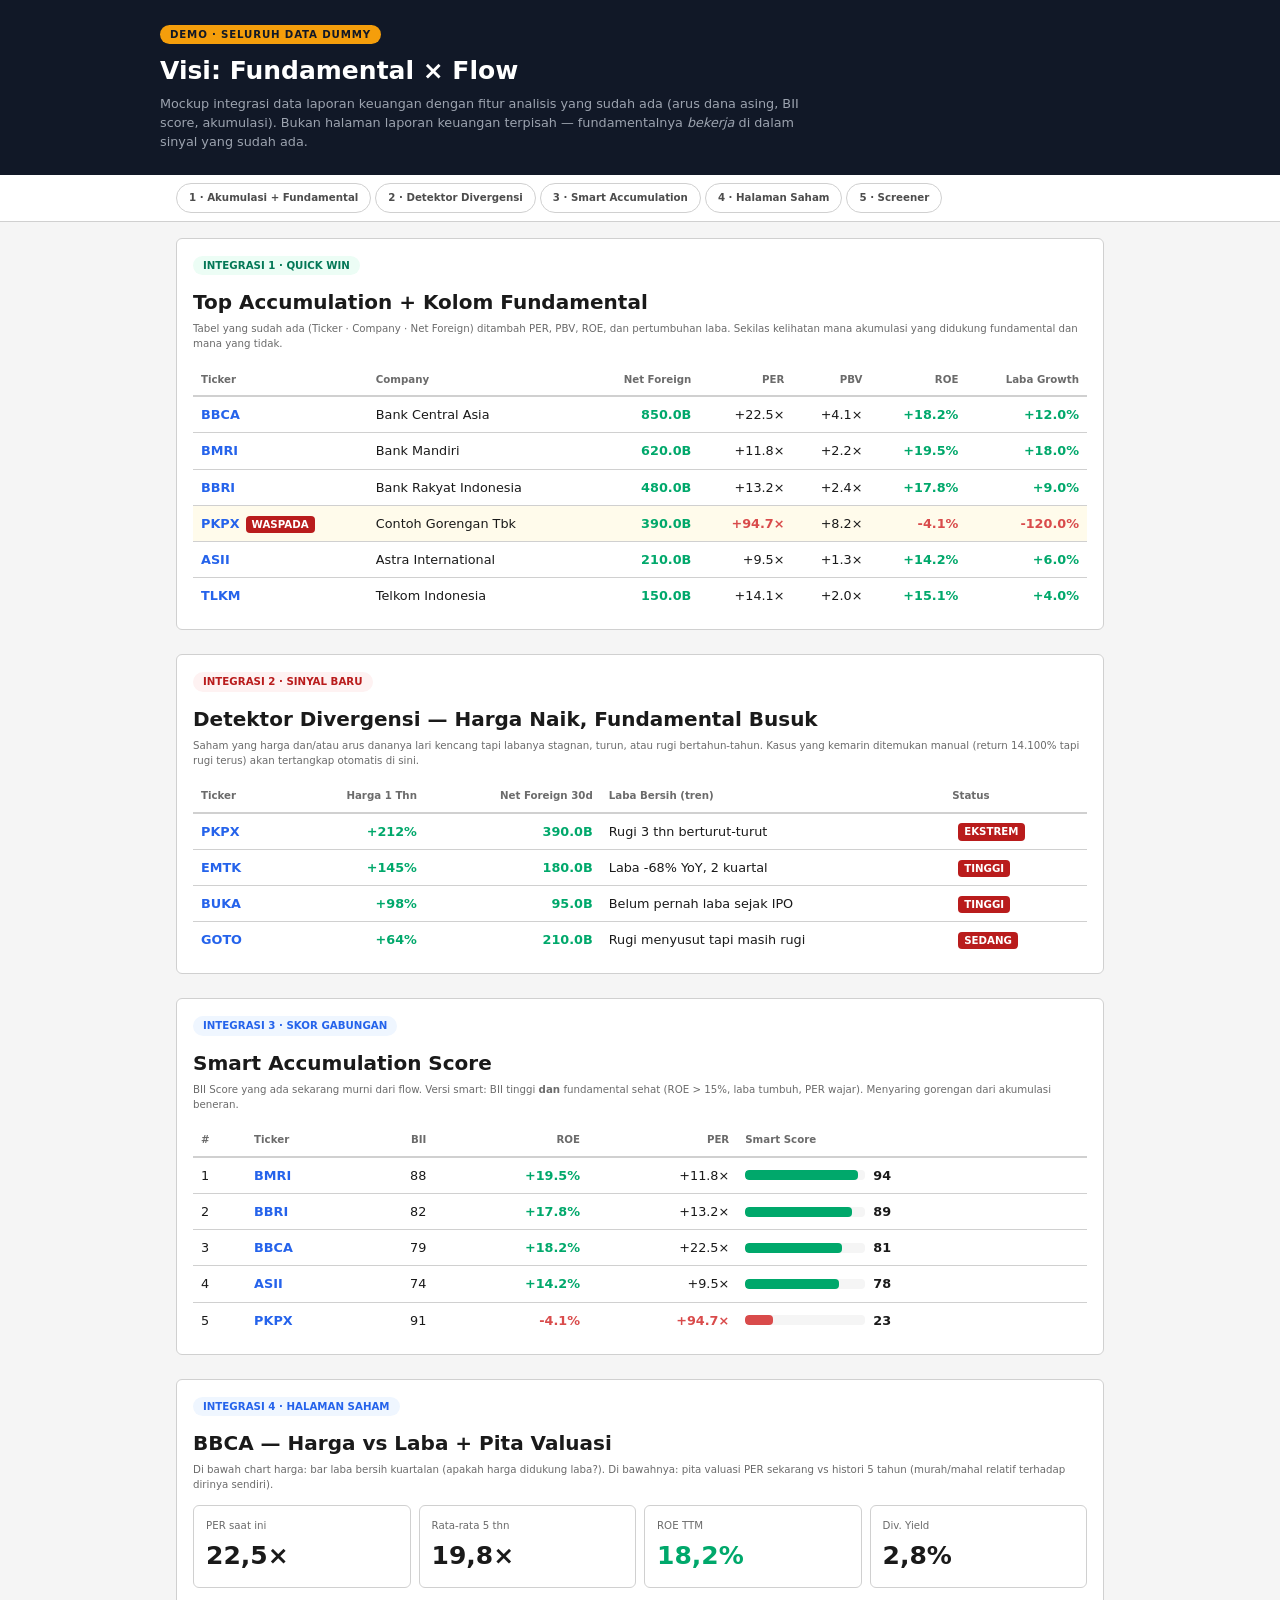
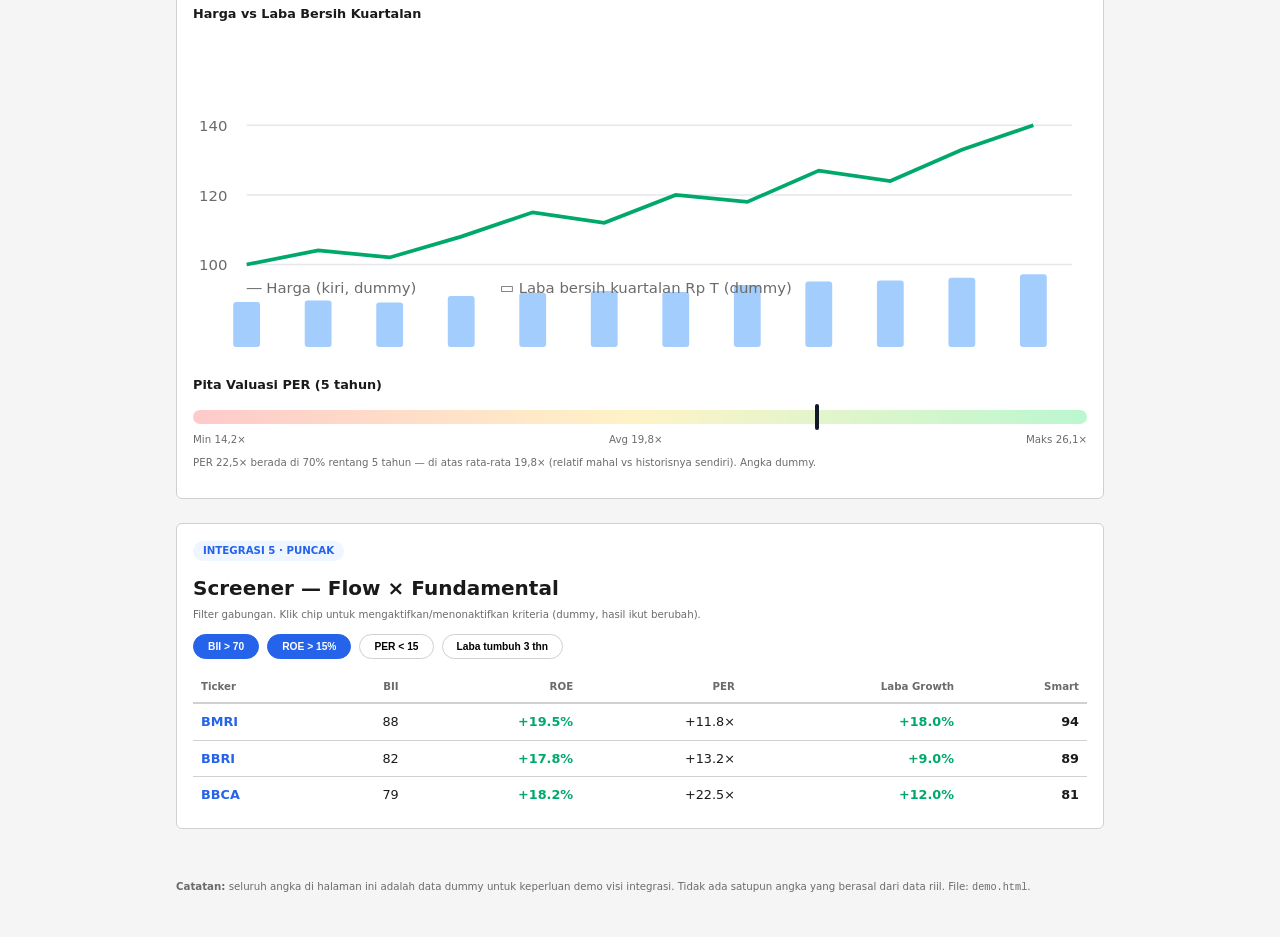
==== demo.html @ e5364601 "Tambah demo.html: mockup visi integrasi Fundamental x Flow (data dummy)" ====
<!DOCTYPE html>
<html lang="id">
<head>
<meta charset="utf-8">
<meta name="viewport" content="width=device-width, initial-scale=1">
<title>DEMO — Integrasi Fundamental × Flow</title>
<style>
  :root{
    --c-surface:#ffffff; --c-surface-2:#f5f5f5; --c-border:#d0d0d0;
    --c-text:#1a1a1a; --c-text-2:#4d4d4d; --c-text-3:#6b6b6b;
    --c-primary:#2563eb; --c-accent:#047857; --c-danger:#b91c1c;
    --buy:#00A86B; --sell:#D94B4B;
    --radius:6px; --text-xs:.64rem; --text-sm:.8rem; --text-md:1.25rem; --text-lg:1.563rem;
    --s-1:.25rem; --s-2:.5rem; --s-3:.75rem; --s-4:1rem; --s-5:1.5rem; --s-6:2rem;
  }
  *{box-sizing:border-box}
  body{margin:0;font-family:system-ui,-apple-system,"Segoe UI",Roboto,sans-serif;background:var(--c-surface-2);color:var(--c-text);font-size:var(--text-sm);line-height:1.5}
  header{background:#111827;color:#fff;padding:var(--s-5) var(--s-4);}
  header .wrap{max-width:960px;margin:0 auto}
  .badge{display:inline-block;background:#f59e0b;color:#111827;font-weight:800;font-size:var(--text-xs);padding:2px 10px;border-radius:20px;letter-spacing:.08em;margin-bottom:var(--s-2)}
  header h1{margin:0 0 var(--s-1);font-size:var(--text-lg)}
  header p{margin:0;color:#9ca3af;max-width:640px}
  nav{position:sticky;top:0;background:#fff;border-bottom:1px solid var(--c-border);z-index:10}
  nav .wrap{max-width:960px;margin:0 auto;display:flex;gap:var(--s-1);padding:var(--s-2) var(--s-4);overflow-x:auto}
  nav a{white-space:nowrap;text-decoration:none;color:var(--c-text-2);font-size:var(--text-xs);font-weight:600;padding:6px 12px;border-radius:16px;border:1px solid var(--c-border)}
  nav a:hover{border-color:var(--c-primary);color:var(--c-primary)}
  main{max-width:960px;margin:0 auto;padding:var(--s-4)}
  section{background:#fff;border:1px solid var(--c-border);border-radius:var(--radius);padding:var(--s-4);margin-bottom:var(--s-5)}
  section h2{margin:0 0 var(--s-1);font-size:var(--text-md)}
  section .desc{color:var(--c-text-3);font-size:var(--text-xs);margin:0 0 var(--s-3)}
  .tag{display:inline-block;font-size:var(--text-xs);font-weight:700;padding:2px 10px;border-radius:12px;margin-bottom:var(--s-3)}
  .tag.win{background:#ecfdf5;color:var(--c-accent)}
  .tag.warn{background:#fef2f2;color:var(--c-danger)}
  .tag.info{background:#eff6ff;color:var(--c-primary)}
  .tblwrap{overflow-x:auto}
  table{width:100%;border-collapse:collapse;font-size:var(--text-sm)}
  th{text-align:left;color:var(--c-text-3);font-weight:600;font-size:var(--text-xs);padding:8px;border-bottom:2px solid var(--c-border);white-space:nowrap}
  td{padding:8px;border-bottom:1px solid var(--c-border);white-space:nowrap}
  tr:last-child td{border-bottom:none}
  td.num,th.num{text-align:right}
  td.ticker{font-weight:700}
  td.ticker a{color:var(--c-primary);text-decoration:none}
  .pos{color:var(--buy);font-weight:700}
  .neg{color:var(--sell);font-weight:700}
  tr.flagged{background:#fffbeb}
  .flag{display:inline-block;background:var(--c-danger);color:#fff;font-size:var(--text-xs);font-weight:700;border-radius:4px;padding:1px 6px;margin-left:6px;vertical-align:middle}
  .scorebar{background:var(--c-surface-2);border-radius:4px;height:10px;min-width:120px;overflow:hidden}
  .scorebar i{display:block;height:100%;border-radius:4px}
  .grid2{display:grid;grid-template-columns:1fr 1fr;gap:var(--s-4)}
  @media(max-width:640px){.grid2{grid-template-columns:1fr}}
  .kpi{display:flex;gap:var(--s-2);flex-wrap:wrap;margin-bottom:var(--s-4)}
  .kpi .card{flex:1 1 140px;min-width:140px;padding:var(--s-3);background:var(--c-surface);border:1px solid var(--c-border);border-radius:var(--radius)}
  .kpi .lbl{font-size:var(--text-xs);color:var(--c-text-3);margin-bottom:var(--s-1)}
  .kpi .val{font-size:var(--text-lg);font-weight:700}
  .chips{display:flex;gap:var(--s-2);flex-wrap:wrap;margin-bottom:var(--s-3)}
  .chip{border:1px solid var(--c-border);background:#fff;border-radius:16px;padding:6px 14px;font-size:var(--text-xs);font-weight:600;cursor:pointer}
  .chip.on{background:var(--c-primary);border-color:var(--c-primary);color:#fff}
  .band{position:relative;height:14px;background:linear-gradient(90deg,#fecaca,#fef3c7,#bbf7d0);border-radius:7px;margin:var(--s-4) 0 var(--s-2)}
  .band .mark{position:absolute;top:-6px;width:4px;height:26px;background:#111827;border-radius:2px;transform:translateX(-2px)}
  .bandlbl{display:flex;justify-content:space-between;font-size:var(--text-xs);color:var(--c-text-3)}
  footer{max-width:960px;margin:0 auto;padding:0 var(--s-4) var(--s-6);color:var(--c-text-3);font-size:var(--text-xs)}
  svg.chart{width:100%;height:auto;display:block}
</style>
</head>
<body>

<header>
  <div class="wrap">
    <span class="badge">DEMO · SELURUH DATA DUMMY</span>
    <h1>Visi: Fundamental × Flow</h1>
    <p>Mockup integrasi data laporan keuangan dengan fitur analisis yang sudah ada (arus dana asing, BII score, akumulasi). Bukan halaman laporan keuangan terpisah — fundamentalnya <em>bekerja</em> di dalam sinyal yang sudah ada.</p>
  </div>
</header>

<nav><div class="wrap">
  <a href="#akumulasi">1 · Akumulasi + Fundamental</a>
  <a href="#divergensi">2 · Detektor Divergensi</a>
  <a href="#smart">3 · Smart Accumulation</a>
  <a href="#saham">4 · Halaman Saham</a>
  <a href="#screener">5 · Screener</a>
</div></nav>

<main>

<!-- ═══════════ 1 ═══════════ -->
<section id="akumulasi">
  <span class="tag win">INTEGRASI 1 · QUICK WIN</span>
  <h2>Top Accumulation + Kolom Fundamental</h2>
  <p class="desc">Tabel yang sudah ada (Ticker · Company · Net Foreign) ditambah PER, PBV, ROE, dan pertumbuhan laba. Sekilas kelihatan mana akumulasi yang didukung fundamental dan mana yang tidak.</p>
  <div class="tblwrap"><table>
    <thead><tr><th>Ticker</th><th>Company</th><th class="num">Net Foreign</th><th class="num">PER</th><th class="num">PBV</th><th class="num">ROE</th><th class="num">Laba Growth</th></tr></thead>
    <tbody id="tbl-acc"></tbody>
  </table></div>
</section>

<!-- ═══════════ 2 ═══════════ -->
<section id="divergensi">
  <span class="tag warn">INTEGRASI 2 · SINYAL BARU</span>
  <h2>Detektor Divergensi — Harga Naik, Fundamental Busuk</h2>
  <p class="desc">Saham yang harga dan/atau arus dananya lari kencang tapi labanya stagnan, turun, atau rugi bertahun-tahun. Kasus yang kemarin ditemukan manual (return 14.100% tapi rugi terus) akan tertangkap otomatis di sini.</p>
  <div class="tblwrap"><table>
    <thead><tr><th>Ticker</th><th class="num">Harga 1 Thn</th><th class="num">Net Foreign 30d</th><th>Laba Bersih (tren)</th><th>Status</th></tr></thead>
    <tbody id="tbl-div"></tbody>
  </table></div>
</section>

<!-- ═══════════ 3 ═══════════ -->
<section id="smart">
  <span class="tag info">INTEGRASI 3 · SKOR GABUNGAN</span>
  <h2>Smart Accumulation Score</h2>
  <p class="desc">BII Score yang ada sekarang murni dari flow. Versi smart: BII tinggi <b>dan</b> fundamental sehat (ROE &gt; 15%, laba tumbuh, PER wajar). Menyaring gorengan dari akumulasi beneran.</p>
  <div class="tblwrap"><table>
    <thead><tr><th>#</th><th>Ticker</th><th class="num">BII</th><th class="num">ROE</th><th class="num">PER</th><th>Smart Score</th></tr></thead>
    <tbody id="tbl-smart"></tbody>
  </table></div>
</section>

<!-- ═══════════ 4 ═══════════ -->
<section id="saham">
  <span class="tag info">INTEGRASI 4 · HALAMAN SAHAM</span>
  <h2>BBCA — Harga vs Laba + Pita Valuasi</h2>
  <p class="desc">Di bawah chart harga: bar laba bersih kuartalan (apakah harga didukung laba?). Di bawahnya: pita valuasi PER sekarang vs histori 5 tahun (murah/mahal relatif terhadap dirinya sendiri).</p>
  <div class="kpi">
    <div class="card"><div class="lbl">PER saat ini</div><div class="val">22,5×</div></div>
    <div class="card"><div class="lbl">Rata-rata 5 thn</div><div class="val">19,8×</div></div>
    <div class="card"><div class="lbl">ROE TTM</div><div class="val" style="color:var(--buy)">18,2%</div></div>
    <div class="card"><div class="lbl">Div. Yield</div><div class="val">2,8%</div></div>
  </div>
  <h3 style="font-size:var(--text-sm);margin:0 0 var(--s-2)">Harga vs Laba Bersih Kuartalan</h3>
  <svg class="chart" id="chart-price" viewBox="0 0 600 220"></svg>
  <h3 style="font-size:var(--text-sm);margin:var(--s-4) 0 var(--s-2)">Pita Valuasi PER (5 tahun)</h3>
  <div class="band"><div class="mark" id="per-mark"></div></div>
  <div class="bandlbl"><span>Min 14,2×</span><span>Avg 19,8×</span><span>Maks 26,1×</span></div>
  <p class="desc" id="per-note" style="margin-top:var(--s-2)"></p>
</section>

<!-- ═══════════ 5 ═══════════ -->
<section id="screener">
  <span class="tag info">INTEGRASI 5 · PUNCAK</span>
  <h2>Screener — Flow × Fundamental</h2>
  <p class="desc">Filter gabungan. Klik chip untuk mengaktifkan/menonaktifkan kriteria (dummy, hasil ikut berubah).</p>
  <div class="chips" id="chips"></div>
  <div class="tblwrap"><table>
    <thead><tr><th>Ticker</th><th class="num">BII</th><th class="num">ROE</th><th class="num">PER</th><th class="num">Laba Growth</th><th class="num">Smart</th></tr></thead>
    <tbody id="tbl-screen"></tbody>
  </table></div>
</section>

</main>

<footer>
  <p><b>Catatan:</b> seluruh angka di halaman ini adalah data dummy untuk keperluan demo visi integrasi. Tidak ada satupun angka yang berasal dari data riil. File: <code>demo.html</code>.</p>
</footer>

<script>
/* ═══ DATA DUMMY ═══ */
const ACC = [
  {t:'BBCA', c:'Bank Central Asia',    nf: 850e9,  per:22.5, pbv:4.1, roe:18.2, g: 12},
  {t:'BMRI', c:'Bank Mandiri',         nf: 620e9,  per:11.8, pbv:2.2, roe:19.5, g: 18},
  {t:'BBRI', c:'Bank Rakyat Indonesia',nf: 480e9,  per:13.2, pbv:2.4, roe:17.8, g:  9},
  {t:'PKPX', c:'Contoh Gorengan Tbk',  nf: 390e9,  per:94.7, pbv:8.2, roe:-4.1, g:-120, flag:true},
  {t:'ASII', c:'Astra International',   nf: 210e9,  per: 9.5, pbv:1.3, roe:14.2, g:  6},
  {t:'TLKM', c:'Telkom Indonesia',     nf: 150e9,  per:14.1, pbv:2.0, roe:15.1, g:  4},
];
const DIV = [
  {t:'PKPX', c:'Contoh Gorengan Tbk', hp: 212, nf: 390e9, trend:'Rugi 3 thn berturut-turut', lvl:'EKSTREM'},
  {t:'EMTK', c:'Elang Mahkota Teknologi', hp: 145, nf: 180e9, trend:'Laba -68% YoY, 2 kuartal', lvl:'TINGGI'},
  {t:'BUKA', c:'Bukalapak.com', hp: 98, nf: 95e9, trend:'Belum pernah laba sejak IPO', lvl:'TINGGI'},
  {t:'GOTO', c:'GoTo Gojek Tokopedia', hp: 64, nf: 210e9, trend:'Rugi menyusut tapi masih rugi', lvl:'SEDANG'},
];
const SMART = [
  {t:'BMRI', bii:88, roe:19.5, per:11.8, s:94},
  {t:'BBRI', bii:82, roe:17.8, per:13.2, s:89},
  {t:'BBCA', bii:79, roe:18.2, per:22.5, s:81},
  {t:'ASII', bii:74, roe:14.2, per: 9.5, s:78},
  {t:'PKPX', bii:91, roe:-4.1, per:94.7, s:23},
];
const UNIVERSE = [
  {t:'BMRI', bii:88, roe:19.5, per:11.8, g:18, s:94},
  {t:'BBRI', bii:82, roe:17.8, per:13.2, g: 9, s:89},
  {t:'BBCA', bii:79, roe:18.2, per:22.5, g:12, s:81},
  {t:'ASII', bii:74, roe:14.2, per: 9.5, g: 6, s:78},
  {t:'TLKM', bii:68, roe:15.1, per:14.1, g: 4, s:71},
  {t:'INDF', bii:71, roe:12.8, per: 8.2, g: 7, s:69},
  {t:'SMGR', bii:64, roe: 9.4, per:16.3, g: 3, s:58},
  {t:'PKPX', bii:91, roe:-4.1, per:94.7, g:-120, s:23},
];
const FILTERS = [
  {id:'bii',  label:'BII > 70',        on:true,  fn:r=>r.bii>70},
  {id:'roe',  label:'ROE > 15%',       on:true,  fn:r=>r.roe>15},
  {id:'per',  label:'PER < 15',        on:false, fn:r=>r.per<15},
  {id:'grow', label:'Laba tumbuh 3 thn', on:false, fn:r=>r.g>0},
];

/* ═══ HELPERS ═══ */
const $ = id => document.getElementById(id);
function fmtS(v){
  const n=Number(v), s=n<0?'-':'', a=Math.abs(n);
  if(a>=1e12) return s+(a/1e12).toFixed(1)+'T';
  if(a>=1e9)  return s+(a/1e9).toFixed(1)+'B';
  if(a>=1e6)  return s+(a/1e6).toFixed(1)+'M';
  return s+a.toFixed(0);
}
const cls = v => v>0?'pos':(v<0?'neg':'');
const f1 = v => (v>0?'+':'')+v.toFixed(1);

/* ═══ 1 · AKUMULASI ═══ */
$('tbl-acc').innerHTML = ACC.map(r=>`<tr${r.flag?' class="flagged"':''}>
  <td class="ticker"><a href="#">${r.t}</a>${r.flag?'<span class="flag">WASPADA</span>':''}</td>
  <td>${r.c}</td><td class="num pos">${fmtS(r.nf)}</td>
  <td class="num ${r.per>40?'neg':''}">${f1(r.per)}×</td>
  <td class="num">${f1(r.pbv)}×</td>
  <td class="num ${cls(r.roe)}">${f1(r.roe)}%</td>
  <td class="num ${cls(r.g)}">${f1(r.g)}%</td></tr>`).join('');

/* ═══ 2 · DIVERGENSI ═══ */
$('tbl-div').innerHTML = DIV.map(r=>`<tr>
  <td class="ticker"><a href="#">${r.t}</a></td>
  <td class="num pos">+${r.hp}%</td><td class="num pos">${fmtS(r.nf)}</td>
  <td style="white-space:normal;min-width:180px">${r.trend}</td>
  <td><span class="flag">${r.lvl}</span></td></tr>`).join('');

/* ═══ 3 · SMART ═══ */
$('tbl-smart').innerHTML = SMART.map((r,i)=>{
  const col = r.s>=75?'var(--buy)':(r.s>=50?'#d97706':'var(--sell)');
  return `<tr><td>${i+1}</td><td class="ticker"><a href="#">${r.t}</a></td>
  <td class="num">${r.bii}</td><td class="num ${cls(r.roe)}">${f1(r.roe)}%</td>
  <td class="num ${r.per>40?'neg':''}">${f1(r.per)}×</td>
  <td><div style="display:flex;align-items:center;gap:8px"><div class="scorebar"><i style="width:${r.s}%;background:${col}"></i></div><b>${r.s}</b></div></td></tr>`;
}).join('');

/* ═══ 4 · CHART HARGA vs LABA (SVG) ═══ */
(function(){
  const W=600,H=220,P=36;
  const price=[100,104,102,108,115,112,120,118,127,124,133,140];      // dummy
  const earn =[ 8.1, 8.4, 8.0, 9.2, 9.8,10.1, 9.9,11.2,11.8,12.0,12.5,13.1]; // Rp T dummy
  const x=i=>P+i*(W-2*P)/(price.length-1);
  const yp=v=>{const mn=90,mx=150;return H-40-(v-mn)/(mx-mn)*(H-80);};
  const pts=price.map((v,i)=>x(i).toFixed(1)+','+yp(v).toFixed(1)).join(' ');
  // bar laba: area bawah
  const ye=v=>H-8-(v/14)*52;
  const bars=earn.map((v,i)=>`<rect x="${(x(i)-9).toFixed(1)}" y="${ye(v).toFixed(1)}" width="18" height="${(H-8-ye(v)).toFixed(1)}" rx="2" fill="#93c5fd" opacity="0.85"><title>Laba Q: Rp ${v}T (dummy)</title></rect>`).join('');
  const grid=[100,120,140].map(v=>`<line x1="${P}" y1="${yp(v)}" x2="${W-10}" y2="${yp(v)}" stroke="#e5e7eb"/><text x="4" y="${yp(v)+4}" font-size="10" fill="#6b6b6b">${v}</text>`).join('');
  $('chart-price').innerHTML = grid+`<polyline points="${pts}" fill="none" stroke="#00A86B" stroke-width="2.5"/>`+bars+
    `<text x="${P}" y="${H-44}" font-size="10" fill="#6b6b6b">― Harga (kiri, dummy)</text><text x="${P+170}" y="${H-44}" font-size="10" fill="#6b6b6b">▭ Laba bersih kuartalan Rp T (dummy)</text>`;
  // pita valuasi: PER 22.5 pada rentang 14.2–26.1
  const pos=(22.5-14.2)/(26.1-14.2)*100;
  $('per-mark').style.left=pos+'%';
  $('per-note').textContent='PER 22,5× berada di '+pos.toFixed(0)+'% rentang 5 tahun — di atas rata-rata 19,8× (relatif mahal vs historisnya sendiri). Angka dummy.';
})();

/* ═══ 5 · SCREENER ═══ */
function renderChips(){
  $('chips').innerHTML = FILTERS.map(f=>`<button class="chip${f.on?' on':''}" data-id="${f.id}">${f.label}</button>`).join('');
  document.querySelectorAll('#chips .chip').forEach(b=>b.onclick=()=>{
    const f=FILTERS.find(x=>x.id===b.dataset.id); f.on=!f.on; renderChips(); renderScreen();
  });
}
function renderScreen(){
  const on=FILTERS.filter(f=>f.on);
  const rows=UNIVERSE.filter(r=>on.every(f=>f.fn(r)));
  $('tbl-screen').innerHTML = rows.length ? rows.map(r=>`<tr>
    <td class="ticker"><a href="#">${r.t}</a></td><td class="num">${r.bii}</td>
    <td class="num ${cls(r.roe)}">${f1(r.roe)}%</td><td class="num">${f1(r.per)}×</td>
    <td class="num ${cls(r.g)}">${f1(r.g)}%</td><td class="num"><b>${r.s}</b></td></tr>`).join('')
    : `<tr><td colspan="6" style="text-align:center;color:var(--c-text-3)">Tidak ada yang lolos filter</td></tr>`;
}
renderChips(); renderScreen();
</script>
</body>
</html>
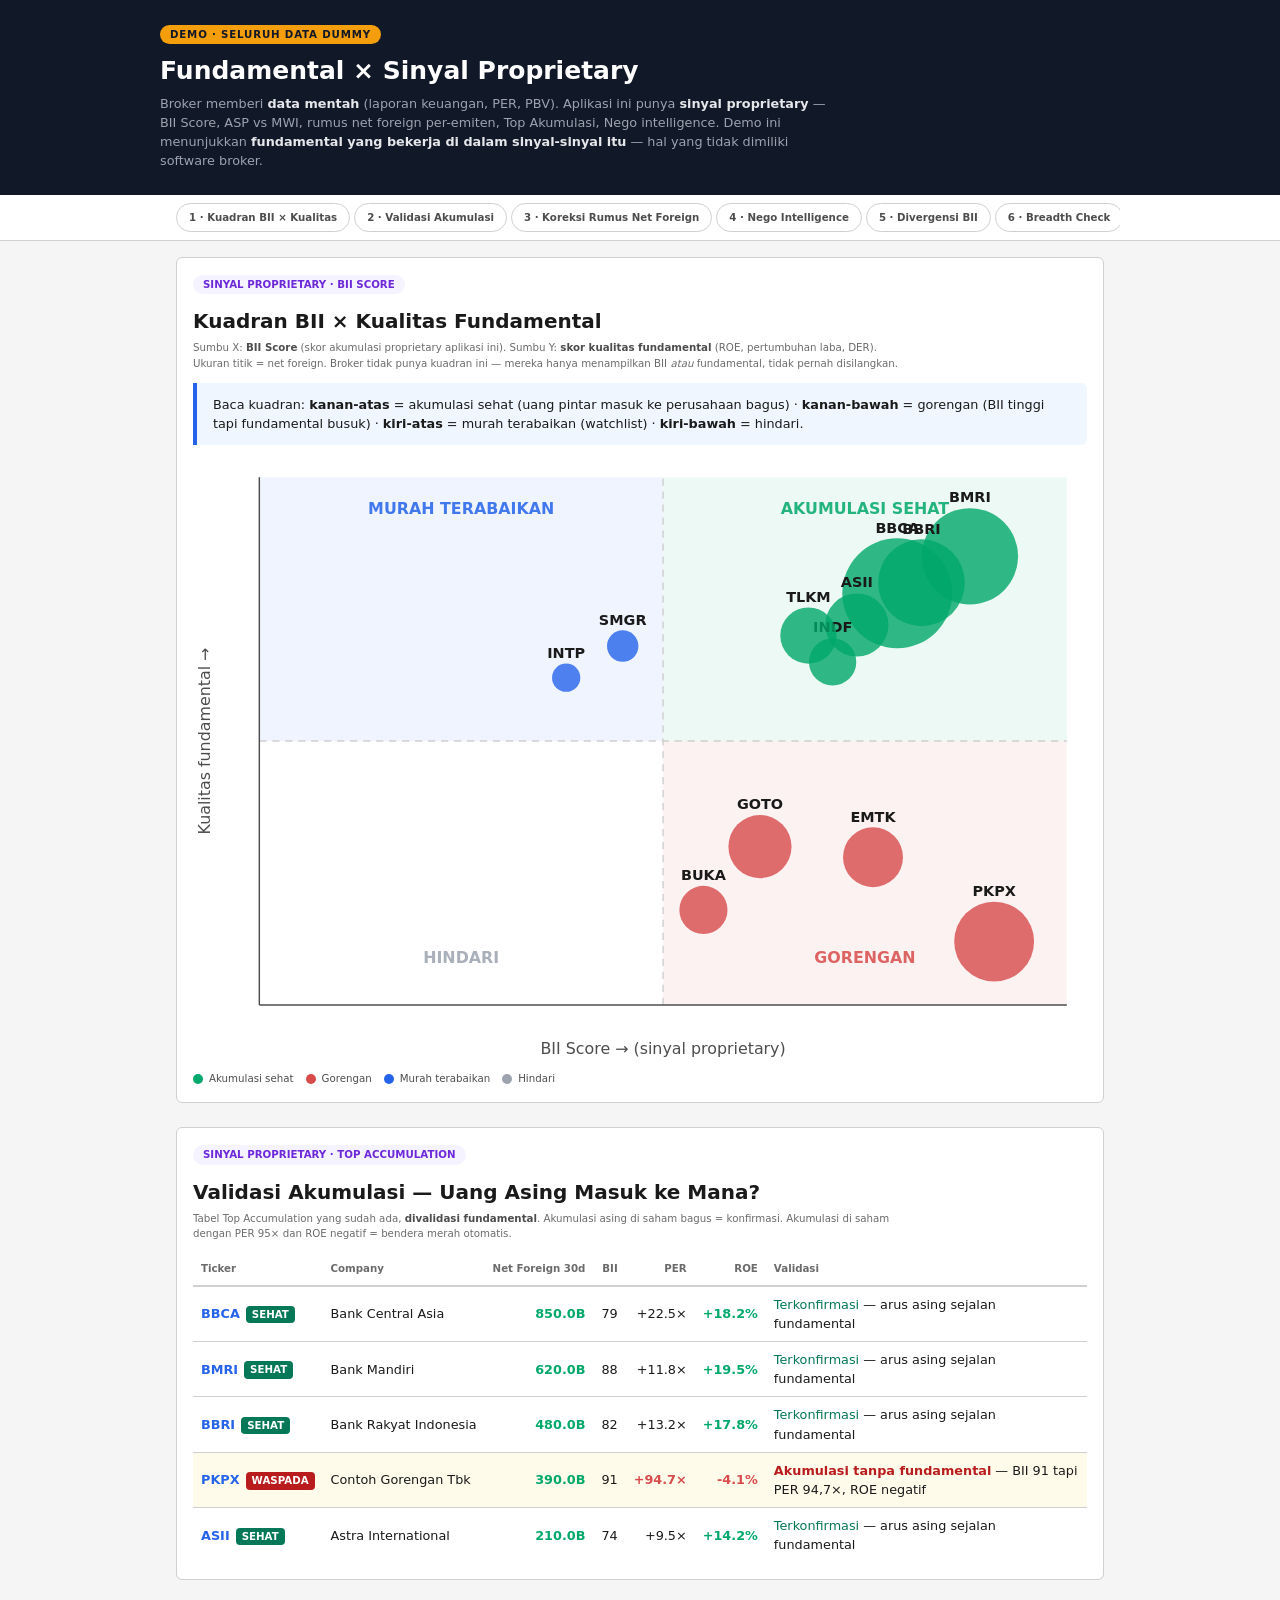
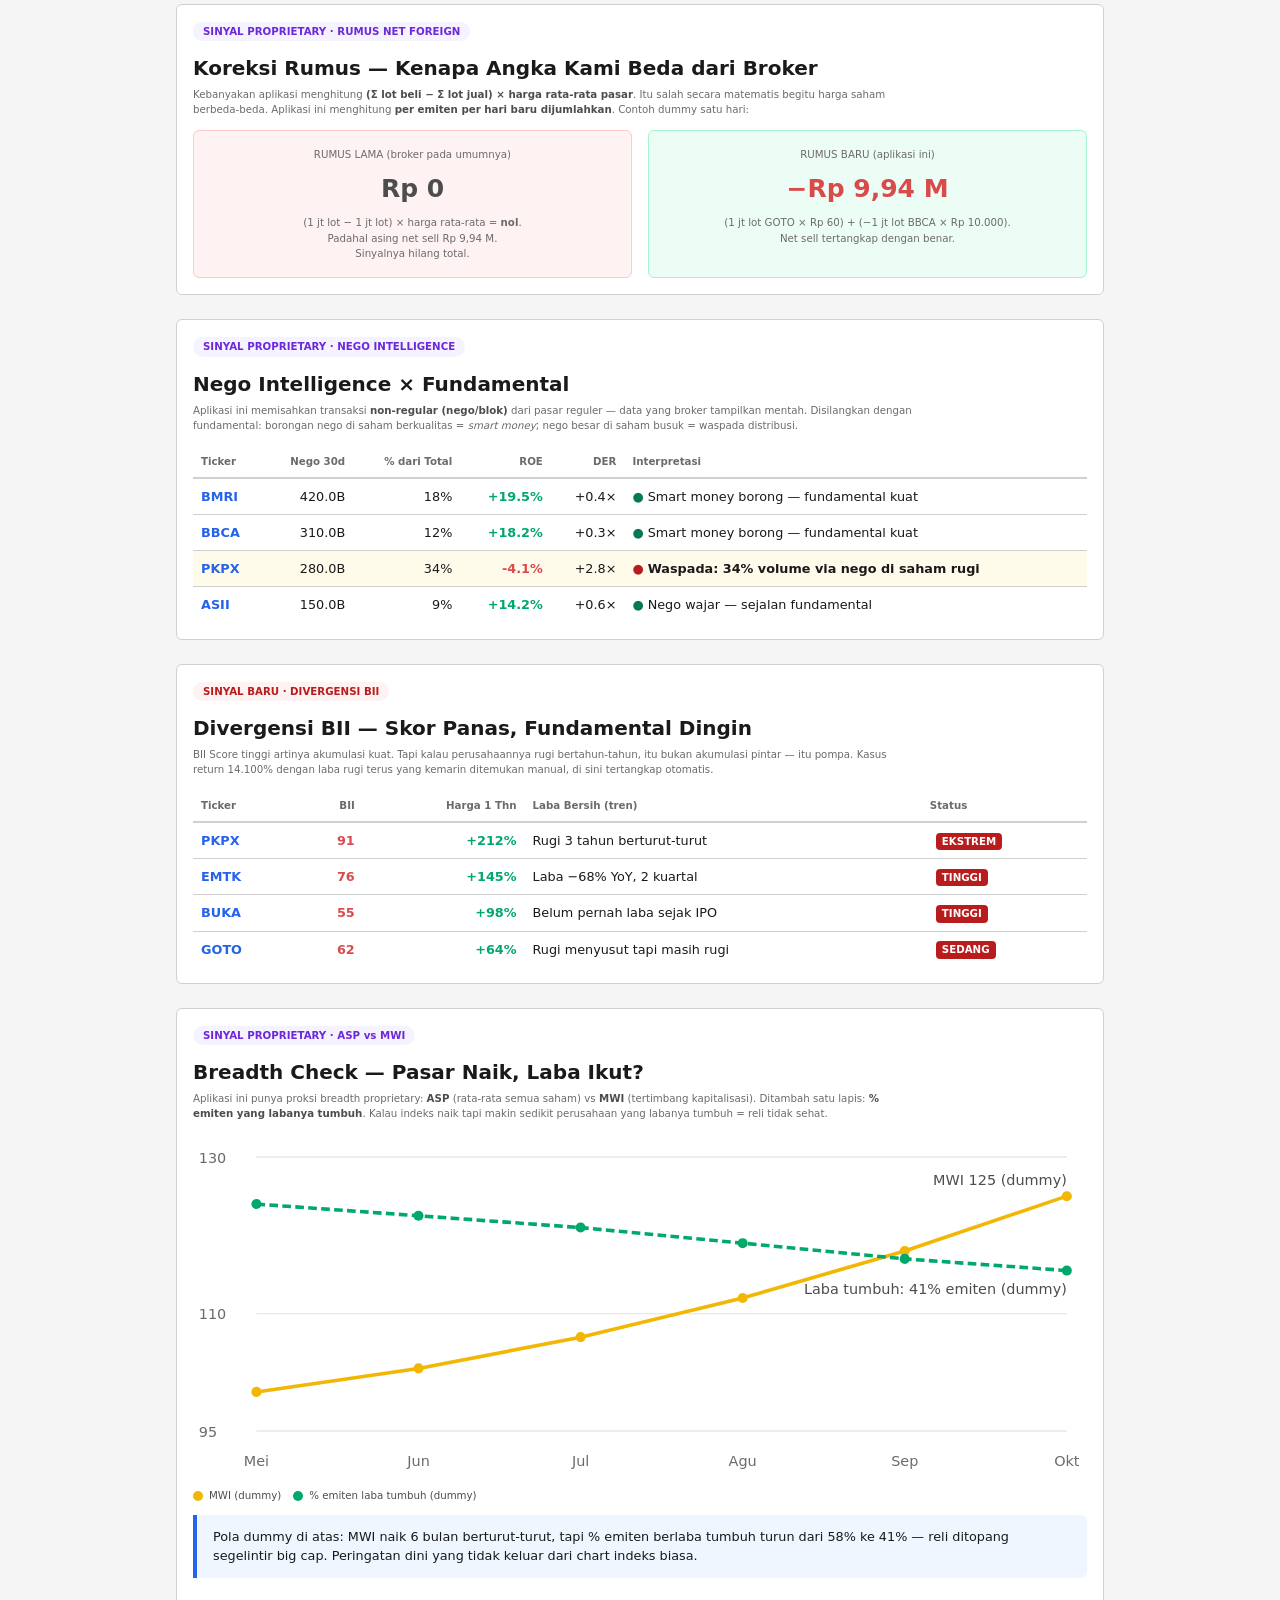
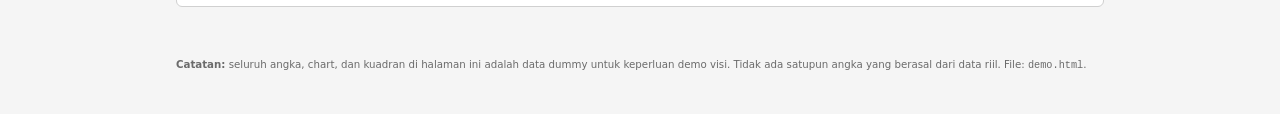
==== commit 747e9cde: "Revisi demo.html: fokus ke sinyal proprietary (BII, rumus net foreign, nego, ASP/MWI)" ====
--- a/demo.html
+++ b/demo.html
@@ -3,7 +3,7 @@
 <head>
 <meta charset="utf-8">
 <meta name="viewport" content="width=device-width, initial-scale=1">
-<title>DEMO — Integrasi Fundamental × Flow</title>
+<title>DEMO — Fundamental × Sinyal Proprietary</title>
 <style>
   :root{
     --c-surface:#ffffff; --c-surface-2:#f5f5f5; --c-border:#d0d0d0;
@@ -15,11 +15,12 @@
   }
   *{box-sizing:border-box}
   body{margin:0;font-family:system-ui,-apple-system,"Segoe UI",Roboto,sans-serif;background:var(--c-surface-2);color:var(--c-text);font-size:var(--text-sm);line-height:1.5}
-  header{background:#111827;color:#fff;padding:var(--s-5) var(--s-4);}
+  header{background:#111827;color:#fff;padding:var(--s-5) var(--s-4)}
   header .wrap{max-width:960px;margin:0 auto}
   .badge{display:inline-block;background:#f59e0b;color:#111827;font-weight:800;font-size:var(--text-xs);padding:2px 10px;border-radius:20px;letter-spacing:.08em;margin-bottom:var(--s-2)}
   header h1{margin:0 0 var(--s-1);font-size:var(--text-lg)}
-  header p{margin:0;color:#9ca3af;max-width:640px}
+  header p{margin:0;color:#9ca3af;max-width:680px}
+  header p b{color:#e5e7eb}
   nav{position:sticky;top:0;background:#fff;border-bottom:1px solid var(--c-border);z-index:10}
   nav .wrap{max-width:960px;margin:0 auto;display:flex;gap:var(--s-1);padding:var(--s-2) var(--s-4);overflow-x:auto}
   nav a{white-space:nowrap;text-decoration:none;color:var(--c-text-2);font-size:var(--text-xs);font-weight:600;padding:6px 12px;border-radius:16px;border:1px solid var(--c-border)}
@@ -27,11 +28,13 @@
   main{max-width:960px;margin:0 auto;padding:var(--s-4)}
   section{background:#fff;border:1px solid var(--c-border);border-radius:var(--radius);padding:var(--s-4);margin-bottom:var(--s-5)}
   section h2{margin:0 0 var(--s-1);font-size:var(--text-md)}
-  section .desc{color:var(--c-text-3);font-size:var(--text-xs);margin:0 0 var(--s-3)}
+  section .desc{color:var(--c-text-3);font-size:var(--text-xs);margin:0 0 var(--s-3);max-width:720px}
+  section .desc b{color:var(--c-text-2)}
   .tag{display:inline-block;font-size:var(--text-xs);font-weight:700;padding:2px 10px;border-radius:12px;margin-bottom:var(--s-3)}
   .tag.win{background:#ecfdf5;color:var(--c-accent)}
   .tag.warn{background:#fef2f2;color:var(--c-danger)}
   .tag.info{background:#eff6ff;color:var(--c-primary)}
+  .tag.prop{background:#f5f3ff;color:#6d28d9}
   .tblwrap{overflow-x:auto}
   table{width:100%;border-collapse:collapse;font-size:var(--text-sm)}
   th{text-align:left;color:var(--c-text-3);font-weight:600;font-size:var(--text-xs);padding:8px;border-bottom:2px solid var(--c-border);white-space:nowrap}
@@ -44,22 +47,20 @@
   .neg{color:var(--sell);font-weight:700}
   tr.flagged{background:#fffbeb}
   .flag{display:inline-block;background:var(--c-danger);color:#fff;font-size:var(--text-xs);font-weight:700;border-radius:4px;padding:1px 6px;margin-left:6px;vertical-align:middle}
-  .scorebar{background:var(--c-surface-2);border-radius:4px;height:10px;min-width:120px;overflow:hidden}
-  .scorebar i{display:block;height:100%;border-radius:4px}
-  .grid2{display:grid;grid-template-columns:1fr 1fr;gap:var(--s-4)}
-  @media(max-width:640px){.grid2{grid-template-columns:1fr}}
-  .kpi{display:flex;gap:var(--s-2);flex-wrap:wrap;margin-bottom:var(--s-4)}
-  .kpi .card{flex:1 1 140px;min-width:140px;padding:var(--s-3);background:var(--c-surface);border:1px solid var(--c-border);border-radius:var(--radius)}
-  .kpi .lbl{font-size:var(--text-xs);color:var(--c-text-3);margin-bottom:var(--s-1)}
-  .kpi .val{font-size:var(--text-lg);font-weight:700}
-  .chips{display:flex;gap:var(--s-2);flex-wrap:wrap;margin-bottom:var(--s-3)}
-  .chip{border:1px solid var(--c-border);background:#fff;border-radius:16px;padding:6px 14px;font-size:var(--text-xs);font-weight:600;cursor:pointer}
-  .chip.on{background:var(--c-primary);border-color:var(--c-primary);color:#fff}
-  .band{position:relative;height:14px;background:linear-gradient(90deg,#fecaca,#fef3c7,#bbf7d0);border-radius:7px;margin:var(--s-4) 0 var(--s-2)}
-  .band .mark{position:absolute;top:-6px;width:4px;height:26px;background:#111827;border-radius:2px;transform:translateX(-2px)}
-  .bandlbl{display:flex;justify-content:space-between;font-size:var(--text-xs);color:var(--c-text-3)}
+  .flag.ok{background:var(--c-accent)}
+  svg.chart{width:100%;height:auto;display:block}
+  .legend{display:flex;gap:var(--s-3);flex-wrap:wrap;margin-top:var(--s-2);font-size:var(--text-xs);color:var(--c-text-2)}
+  .legend span{display:inline-flex;align-items:center;gap:6px}
+  .dot{width:10px;height:10px;border-radius:50%;display:inline-block}
+  .vs{display:grid;grid-template-columns:1fr 1fr;gap:var(--s-4);margin-top:var(--s-3)}
+  @media(max-width:640px){.vs{grid-template-columns:1fr}}
+  .vs .card{border:1px solid var(--c-border);border-radius:var(--radius);padding:var(--s-4);text-align:center}
+  .vs .card.old{background:#fef2f2;border-color:#fecaca}
+  .vs .card.new{background:#ecfdf5;border-color:#a7f3d0}
+  .vs .big{font-size:var(--text-lg);font-weight:800;margin:var(--s-2) 0}
+  .vs .lbl{font-size:var(--text-xs);color:var(--c-text-3)}
   footer{max-width:960px;margin:0 auto;padding:0 var(--s-4) var(--s-6);color:var(--c-text-3);font-size:var(--text-xs)}
-  svg.chart{width:100%;height:auto;display:block}
+  .callout{border-left:4px solid var(--c-primary);background:#eff6ff;padding:var(--s-3) var(--s-4);border-radius:0 var(--radius) var(--radius) 0;margin:0 0 var(--s-3);font-size:var(--text-sm)}
 </style>
 </head>
 <body>
@@ -67,132 +68,145 @@
 <header>
   <div class="wrap">
     <span class="badge">DEMO · SELURUH DATA DUMMY</span>
-    <h1>Visi: Fundamental × Flow</h1>
-    <p>Mockup integrasi data laporan keuangan dengan fitur analisis yang sudah ada (arus dana asing, BII score, akumulasi). Bukan halaman laporan keuangan terpisah — fundamentalnya <em>bekerja</em> di dalam sinyal yang sudah ada.</p>
+    <h1>Fundamental × Sinyal Proprietary</h1>
+    <p>Broker memberi <b>data mentah</b> (laporan keuangan, PER, PBV). Aplikasi ini punya <b>sinyal proprietary</b> — BII Score, ASP vs MWI, rumus net foreign per-emiten, Top Akumulasi, Nego intelligence. Demo ini menunjukkan <b>fundamental yang bekerja di dalam sinyal-sinyal itu</b> — hal yang tidak dimiliki software broker.</p>
   </div>
 </header>
 
 <nav><div class="wrap">
-  <a href="#akumulasi">1 · Akumulasi + Fundamental</a>
-  <a href="#divergensi">2 · Detektor Divergensi</a>
-  <a href="#smart">3 · Smart Accumulation</a>
-  <a href="#saham">4 · Halaman Saham</a>
-  <a href="#screener">5 · Screener</a>
+  <a href="#kuadran">1 · Kuadran BII × Kualitas</a>
+  <a href="#akumulasi">2 · Validasi Akumulasi</a>
+  <a href="#rumus">3 · Koreksi Rumus Net Foreign</a>
+  <a href="#nego">4 · Nego Intelligence</a>
+  <a href="#divergensi">5 · Divergensi BII</a>
+  <a href="#breadth">6 · Breadth Check</a>
 </div></nav>
 
 <main>
 
-<!-- ═══════════ 1 ═══════════ -->
+<!-- ═══════════ 1 · KUADRAN ═══════════ -->
+<section id="kuadran">
+  <span class="tag prop">SINYAL PROPRIETARY · BII SCORE</span>
+  <h2>Kuadran BII × Kualitas Fundamental</h2>
+  <p class="desc">Sumbu X: <b>BII Score</b> (skor akumulasi proprietary aplikasi ini). Sumbu Y: <b>skor kualitas fundamental</b> (ROE, pertumbuhan laba, DER). Ukuran titik = net foreign. Broker tidak punya kuadran ini — mereka hanya menampilkan BII <i>atau</i> fundamental, tidak pernah disilangkan.</p>
+  <div class="callout">Baca kuadran: <b>kanan-atas</b> = akumulasi sehat (uang pintar masuk ke perusahaan bagus) · <b>kanan-bawah</b> = gorengan (BII tinggi tapi fundamental busuk) · <b>kiri-atas</b> = murah terabaikan (watchlist) · <b>kiri-bawah</b> = hindari.</div>
+  <svg class="chart" id="chart-quad" viewBox="0 0 620 420"></svg>
+  <div class="legend">
+    <span><span class="dot" style="background:#00A86B"></span>Akumulasi sehat</span>
+    <span><span class="dot" style="background:#D94B4B"></span>Gorengan</span>
+    <span><span class="dot" style="background:#2563eb"></span>Murah terabaikan</span>
+    <span><span class="dot" style="background:#9ca3af"></span>Hindari</span>
+  </div>
+</section>
+
+<!-- ═══════════ 2 · VALIDASI AKUMULASI ═══════════ -->
 <section id="akumulasi">
-  <span class="tag win">INTEGRASI 1 · QUICK WIN</span>
-  <h2>Top Accumulation + Kolom Fundamental</h2>
-  <p class="desc">Tabel yang sudah ada (Ticker · Company · Net Foreign) ditambah PER, PBV, ROE, dan pertumbuhan laba. Sekilas kelihatan mana akumulasi yang didukung fundamental dan mana yang tidak.</p>
+  <span class="tag prop">SINYAL PROPRIETARY · TOP ACCUMULATION</span>
+  <h2>Validasi Akumulasi — Uang Asing Masuk ke Mana?</h2>
+  <p class="desc">Tabel Top Accumulation yang sudah ada, <b>divalidasi fundamental</b>. Akumulasi asing di saham bagus = konfirmasi. Akumulasi di saham dengan PER 95× dan ROE negatif = bendera merah otomatis.</p>
   <div class="tblwrap"><table>
-    <thead><tr><th>Ticker</th><th>Company</th><th class="num">Net Foreign</th><th class="num">PER</th><th class="num">PBV</th><th class="num">ROE</th><th class="num">Laba Growth</th></tr></thead>
+    <thead><tr><th>Ticker</th><th>Company</th><th class="num">Net Foreign 30d</th><th class="num">BII</th><th class="num">PER</th><th class="num">ROE</th><th>Validasi</th></tr></thead>
     <tbody id="tbl-acc"></tbody>
   </table></div>
 </section>
 
-<!-- ═══════════ 2 ═══════════ -->
+<!-- ═══════════ 3 · KOREKSI RUMUS ═══════════ -->
+<section id="rumus">
+  <span class="tag prop">SINYAL PROPRIETARY · RUMUS NET FOREIGN</span>
+  <h2>Koreksi Rumus — Kenapa Angka Kami Beda dari Broker</h2>
+  <p class="desc">Kebanyakan aplikasi menghitung <b>(Σ lot beli − Σ lot jual) × harga rata-rata pasar</b>. Itu salah secara matematis begitu harga saham berbeda-beda. Aplikasi ini menghitung <b>per emiten per hari baru dijumlahkan</b>. Contoh dummy satu hari:</p>
+  <div class="vs">
+    <div class="card old">
+      <div class="lbl">RUMUS LAMA (broker pada umumnya)</div>
+      <div class="big" style="color:var(--c-text-2)">Rp 0</div>
+      <div class="lbl">(1 jt lot − 1 jt lot) × harga rata-rata = <b>nol</b>.<br>Padahal asing net sell Rp 9,94 M.<br>Sinyalnya hilang total.</div>
+    </div>
+    <div class="card new">
+      <div class="lbl">RUMUS BARU (aplikasi ini)</div>
+      <div class="big" style="color:var(--sell)">−Rp 9,94 M</div>
+      <div class="lbl">(1 jt lot GOTO × Rp 60) + (−1 jt lot BBCA × Rp 10.000).<br>Net sell tertangkap dengan benar.</div>
+    </div>
+  </div>
+</section>
+
+<!-- ═══════════ 4 · NEGO ═══════════ -->
+<section id="nego">
+  <span class="tag prop">SINYAL PROPRIETARY · NEGO INTELLIGENCE</span>
+  <h2>Nego Intelligence × Fundamental</h2>
+  <p class="desc">Aplikasi ini memisahkan transaksi <b>non-regular (nego/blok)</b> dari pasar reguler — data yang broker tampilkan mentah. Disilangkan dengan fundamental: borongan nego di saham berkualitas = <i>smart money</i>; nego besar di saham busuk = waspada distribusi.</p>
+  <div class="tblwrap"><table>
+    <thead><tr><th>Ticker</th><th class="num">Nego 30d</th><th class="num">% dari Total</th><th class="num">ROE</th><th class="num">DER</th><th>Interpretasi</th></tr></thead>
+    <tbody id="tbl-nego"></tbody>
+  </table></div>
+</section>
+
+<!-- ═══════════ 5 · DIVERGENSI ═══════════ -->
 <section id="divergensi">
-  <span class="tag warn">INTEGRASI 2 · SINYAL BARU</span>
-  <h2>Detektor Divergensi — Harga Naik, Fundamental Busuk</h2>
-  <p class="desc">Saham yang harga dan/atau arus dananya lari kencang tapi labanya stagnan, turun, atau rugi bertahun-tahun. Kasus yang kemarin ditemukan manual (return 14.100% tapi rugi terus) akan tertangkap otomatis di sini.</p>
+  <span class="tag warn">SINYAL BARU · DIVERGENSI BII</span>
+  <h2>Divergensi BII — Skor Panas, Fundamental Dingin</h2>
+  <p class="desc">BII Score tinggi artinya akumulasi kuat. Tapi kalau perusahaannya rugi bertahun-tahun, itu bukan akumulasi pintar — itu pompa. Kasus return 14.100% dengan laba rugi terus yang kemarin ditemukan manual, di sini tertangkap otomatis.</p>
   <div class="tblwrap"><table>
-    <thead><tr><th>Ticker</th><th class="num">Harga 1 Thn</th><th class="num">Net Foreign 30d</th><th>Laba Bersih (tren)</th><th>Status</th></tr></thead>
+    <thead><tr><th>Ticker</th><th class="num">BII</th><th class="num">Harga 1 Thn</th><th>Laba Bersih (tren)</th><th>Status</th></tr></thead>
     <tbody id="tbl-div"></tbody>
   </table></div>
 </section>
 
-<!-- ═══════════ 3 ═══════════ -->
-<section id="smart">
-  <span class="tag info">INTEGRASI 3 · SKOR GABUNGAN</span>
-  <h2>Smart Accumulation Score</h2>
-  <p class="desc">BII Score yang ada sekarang murni dari flow. Versi smart: BII tinggi <b>dan</b> fundamental sehat (ROE &gt; 15%, laba tumbuh, PER wajar). Menyaring gorengan dari akumulasi beneran.</p>
-  <div class="tblwrap"><table>
-    <thead><tr><th>#</th><th>Ticker</th><th class="num">BII</th><th class="num">ROE</th><th class="num">PER</th><th>Smart Score</th></tr></thead>
-    <tbody id="tbl-smart"></tbody>
-  </table></div>
-</section>
-
-<!-- ═══════════ 4 ═══════════ -->
-<section id="saham">
-  <span class="tag info">INTEGRASI 4 · HALAMAN SAHAM</span>
-  <h2>BBCA — Harga vs Laba + Pita Valuasi</h2>
-  <p class="desc">Di bawah chart harga: bar laba bersih kuartalan (apakah harga didukung laba?). Di bawahnya: pita valuasi PER sekarang vs histori 5 tahun (murah/mahal relatif terhadap dirinya sendiri).</p>
-  <div class="kpi">
-    <div class="card"><div class="lbl">PER saat ini</div><div class="val">22,5×</div></div>
-    <div class="card"><div class="lbl">Rata-rata 5 thn</div><div class="val">19,8×</div></div>
-    <div class="card"><div class="lbl">ROE TTM</div><div class="val" style="color:var(--buy)">18,2%</div></div>
-    <div class="card"><div class="lbl">Div. Yield</div><div class="val">2,8%</div></div>
-  </div>
-  <h3 style="font-size:var(--text-sm);margin:0 0 var(--s-2)">Harga vs Laba Bersih Kuartalan</h3>
-  <svg class="chart" id="chart-price" viewBox="0 0 600 220"></svg>
-  <h3 style="font-size:var(--text-sm);margin:var(--s-4) 0 var(--s-2)">Pita Valuasi PER (5 tahun)</h3>
-  <div class="band"><div class="mark" id="per-mark"></div></div>
-  <div class="bandlbl"><span>Min 14,2×</span><span>Avg 19,8×</span><span>Maks 26,1×</span></div>
-  <p class="desc" id="per-note" style="margin-top:var(--s-2)"></p>
-</section>
-
-<!-- ═══════════ 5 ═══════════ -->
-<section id="screener">
-  <span class="tag info">INTEGRASI 5 · PUNCAK</span>
-  <h2>Screener — Flow × Fundamental</h2>
-  <p class="desc">Filter gabungan. Klik chip untuk mengaktifkan/menonaktifkan kriteria (dummy, hasil ikut berubah).</p>
-  <div class="chips" id="chips"></div>
-  <div class="tblwrap"><table>
-    <thead><tr><th>Ticker</th><th class="num">BII</th><th class="num">ROE</th><th class="num">PER</th><th class="num">Laba Growth</th><th class="num">Smart</th></tr></thead>
-    <tbody id="tbl-screen"></tbody>
-  </table></div>
+<!-- ═══════════ 6 · BREADTH ═══════════ -->
+<section id="breadth">
+  <span class="tag prop">SINYAL PROPRIETARY · ASP vs MWI</span>
+  <h2>Breadth Check — Pasar Naik, Laba Ikut?</h2>
+  <p class="desc">Aplikasi ini punya proksi breadth proprietary: <b>ASP</b> (rata-rata semua saham) vs <b>MWI</b> (tertimbang kapitalisasi). Ditambah satu lapis: <b>% emiten yang labanya tumbuh</b>. Kalau indeks naik tapi makin sedikit perusahaan yang labanya tumbuh = reli tidak sehat.</p>
+  <svg class="chart" id="chart-breadth" viewBox="0 0 620 240"></svg>
+  <div class="legend">
+    <span><span class="dot" style="background:#F2B705"></span>MWI (dummy)</span>
+    <span><span class="dot" style="background:#00A86B"></span>% emiten laba tumbuh (dummy)</span>
+  </div>
+  <div class="callout" style="margin-top:var(--s-3)">Pola dummy di atas: MWI naik 6 bulan berturut-turut, tapi % emiten berlaba tumbuh turun dari 58% ke 41% — reli ditopang segelintir big cap. Peringatan dini yang tidak keluar dari chart indeks biasa.</div>
 </section>
 
 </main>
 
 <footer>
-  <p><b>Catatan:</b> seluruh angka di halaman ini adalah data dummy untuk keperluan demo visi integrasi. Tidak ada satupun angka yang berasal dari data riil. File: <code>demo.html</code>.</p>
+  <p><b>Catatan:</b> seluruh angka, chart, dan kuadran di halaman ini adalah data dummy untuk keperluan demo visi. Tidak ada satupun angka yang berasal dari data riil. File: <code>demo.html</code>.</p>
 </footer>
 
 <script>
-/* ═══ DATA DUMMY ═══ */
+/* ═════════ DATA DUMMY ═════════ */
+const QUAD = [
+  {t:'BMRI', bii:88, q:85, nf: 620e9},
+  {t:'BBRI', bii:82, q:80, nf: 480e9},
+  {t:'BBCA', bii:79, q:78, nf: 850e9},
+  {t:'ASII', bii:74, q:72, nf: 210e9},
+  {t:'INDF', bii:71, q:65, nf:  90e9},
+  {t:'TLKM', bii:68, q:70, nf: 150e9},
+  {t:'SMGR', bii:45, q:68, nf:  20e9},
+  {t:'INTP', bii:38, q:62, nf:  12e9},
+  {t:'PKPX', bii:91, q:12, nf: 390e9},
+  {t:'EMTK', bii:76, q:28, nf: 180e9},
+  {t:'GOTO', bii:62, q:30, nf: 210e9},
+  {t:'BUKA', bii:55, q:18, nf:  95e9},
+];
 const ACC = [
-  {t:'BBCA', c:'Bank Central Asia',    nf: 850e9,  per:22.5, pbv:4.1, roe:18.2, g: 12},
-  {t:'BMRI', c:'Bank Mandiri',         nf: 620e9,  per:11.8, pbv:2.2, roe:19.5, g: 18},
-  {t:'BBRI', c:'Bank Rakyat Indonesia',nf: 480e9,  per:13.2, pbv:2.4, roe:17.8, g:  9},
-  {t:'PKPX', c:'Contoh Gorengan Tbk',  nf: 390e9,  per:94.7, pbv:8.2, roe:-4.1, g:-120, flag:true},
-  {t:'ASII', c:'Astra International',   nf: 210e9,  per: 9.5, pbv:1.3, roe:14.2, g:  6},
-  {t:'TLKM', c:'Telkom Indonesia',     nf: 150e9,  per:14.1, pbv:2.0, roe:15.1, g:  4},
+  {t:'BBCA', c:'Bank Central Asia',     nf:850e9, bii:79, per:22.5, roe:18.2, v:'ok'},
+  {t:'BMRI', c:'Bank Mandiri',          nf:620e9, bii:88, per:11.8, roe:19.5, v:'ok'},
+  {t:'BBRI', c:'Bank Rakyat Indonesia', nf:480e9, bii:82, per:13.2, roe:17.8, v:'ok'},
+  {t:'PKPX', c:'Contoh Gorengan Tbk',   nf:390e9, bii:91, per:94.7, roe:-4.1, v:'warn'},
+  {t:'ASII', c:'Astra International',   nf:210e9, bii:74, per: 9.5, roe:14.2, v:'ok'},
+];
+const NEGO = [
+  {t:'BMRI', nv:420e9, pct:18, roe:19.5, der:0.4, s:'Smart money borong — fundamental kuat', ok:true},
+  {t:'BBCA', nv:310e9, pct:12, roe:18.2, der:0.3, s:'Smart money borong — fundamental kuat', ok:true},
+  {t:'PKPX', nv:280e9, pct:34, roe:-4.1, der:2.8, s:'Waspada: 34% volume via nego di saham rugi', ok:false},
+  {t:'ASII', nv:150e9, pct: 9, roe:14.2, der:0.6, s:'Nego wajar — sejalan fundamental', ok:true},
 ];
 const DIV = [
-  {t:'PKPX', c:'Contoh Gorengan Tbk', hp: 212, nf: 390e9, trend:'Rugi 3 thn berturut-turut', lvl:'EKSTREM'},
-  {t:'EMTK', c:'Elang Mahkota Teknologi', hp: 145, nf: 180e9, trend:'Laba -68% YoY, 2 kuartal', lvl:'TINGGI'},
-  {t:'BUKA', c:'Bukalapak.com', hp: 98, nf: 95e9, trend:'Belum pernah laba sejak IPO', lvl:'TINGGI'},
-  {t:'GOTO', c:'GoTo Gojek Tokopedia', hp: 64, nf: 210e9, trend:'Rugi menyusut tapi masih rugi', lvl:'SEDANG'},
-];
-const SMART = [
-  {t:'BMRI', bii:88, roe:19.5, per:11.8, s:94},
-  {t:'BBRI', bii:82, roe:17.8, per:13.2, s:89},
-  {t:'BBCA', bii:79, roe:18.2, per:22.5, s:81},
-  {t:'ASII', bii:74, roe:14.2, per: 9.5, s:78},
-  {t:'PKPX', bii:91, roe:-4.1, per:94.7, s:23},
-];
-const UNIVERSE = [
-  {t:'BMRI', bii:88, roe:19.5, per:11.8, g:18, s:94},
-  {t:'BBRI', bii:82, roe:17.8, per:13.2, g: 9, s:89},
-  {t:'BBCA', bii:79, roe:18.2, per:22.5, g:12, s:81},
-  {t:'ASII', bii:74, roe:14.2, per: 9.5, g: 6, s:78},
-  {t:'TLKM', bii:68, roe:15.1, per:14.1, g: 4, s:71},
-  {t:'INDF', bii:71, roe:12.8, per: 8.2, g: 7, s:69},
-  {t:'SMGR', bii:64, roe: 9.4, per:16.3, g: 3, s:58},
-  {t:'PKPX', bii:91, roe:-4.1, per:94.7, g:-120, s:23},
-];
-const FILTERS = [
-  {id:'bii',  label:'BII > 70',        on:true,  fn:r=>r.bii>70},
-  {id:'roe',  label:'ROE > 15%',       on:true,  fn:r=>r.roe>15},
-  {id:'per',  label:'PER < 15',        on:false, fn:r=>r.per<15},
-  {id:'grow', label:'Laba tumbuh 3 thn', on:false, fn:r=>r.g>0},
-];
-
-/* ═══ HELPERS ═══ */
+  {t:'PKPX', bii:91, hp:212, trend:'Rugi 3 tahun berturut-turut', lvl:'EKSTREM'},
+  {t:'EMTK', bii:76, hp:145, trend:'Laba −68% YoY, 2 kuartal', lvl:'TINGGI'},
+  {t:'BUKA', bii:55, hp: 98, trend:'Belum pernah laba sejak IPO', lvl:'TINGGI'},
+  {t:'GOTO', bii:62, hp: 64, trend:'Rugi menyusut tapi masih rugi', lvl:'SEDANG'},
+];
+
+/* ═════════ HELPERS ═════════ */
 const $ = id => document.getElementById(id);
 function fmtS(v){
   const n=Number(v), s=n<0?'-':'', a=Math.abs(n);
@@ -201,71 +215,82 @@
   if(a>=1e6)  return s+(a/1e6).toFixed(1)+'M';
   return s+a.toFixed(0);
 }
-const cls = v => v>0?'pos':(v<0?'neg':'');
 const f1 = v => (v>0?'+':'')+v.toFixed(1);
 
-/* ═══ 1 · AKUMULASI ═══ */
-$('tbl-acc').innerHTML = ACC.map(r=>`<tr${r.flag?' class="flagged"':''}>
-  <td class="ticker"><a href="#">${r.t}</a>${r.flag?'<span class="flag">WASPADA</span>':''}</td>
-  <td>${r.c}</td><td class="num pos">${fmtS(r.nf)}</td>
+/* ═════════ 1 · KUADRAN ═════════ */
+(function(){
+  const W=620,H=420,PL=46,PR=14,PT=14,PB=40;
+  const X=v=>PL+v/100*(W-PL-PR), Y=v=>H-PB-v/100*(H-PT-PB);
+  const col = d => d.bii>=50&&d.q>=50 ? '#00A86B' : d.bii>=50 ? '#D94B4B' : d.q>=50 ? '#2563eb' : '#9ca3af';
+  let s='';
+  // background kuadran
+  s+=`<rect x="${X(50)}" y="${Y(100)}" width="${X(100)-X(50)}" height="${Y(50)-Y(100)}" fill="#00A86B" opacity="0.07"/>`;
+  s+=`<rect x="${X(0)}" y="${Y(100)}" width="${X(50)-X(0)}" height="${Y(50)-Y(100)}" fill="#2563eb" opacity="0.07"/>`;
+  s+=`<rect x="${X(50)}" y="${Y(50)}" width="${X(100)-X(50)}" height="${Y(0)-Y(50)}" fill="#D94B4B" opacity="0.07"/>`;
+  // garis tengah + label kuadran
+  s+=`<line x1="${X(50)}" y1="${Y(0)}" x2="${X(50)}" y2="${Y(100)}" stroke="#d0d0d0" stroke-dasharray="5,4"/>`;
+  s+=`<line x1="${X(0)}" y1="${Y(50)}" x2="${X(100)}" y2="${Y(50)}" stroke="#d0d0d0" stroke-dasharray="5,4"/>`;
+  const ql=(x,y,t,c)=>`<text x="${X(x)}" y="${Y(y)}" font-size="11" font-weight="800" fill="${c}" text-anchor="middle" opacity="0.85">${t}</text>`;
+  s+=ql(75,93,'AKUMULASI SEHAT','#00A86B')+ql(25,93,'MURAH TERABAIKAN','#2563eb')+ql(75,8,'GORENGAN','#D94B4B')+ql(25,8,'HINDARI','#9ca3af');
+  // sumbu
+  s+=`<line x1="${X(0)}" y1="${Y(0)}" x2="${X(100)}" y2="${Y(0)}" stroke="#4d4d4d"/><line x1="${X(0)}" y1="${Y(0)}" x2="${X(0)}" y2="${Y(100)}" stroke="#4d4d4d"/>`;
+  s+=`<text x="${(X(0)+X(100))/2}" y="${H-6}" font-size="11" fill="#4d4d4d" text-anchor="middle">BII Score → (sinyal proprietary)</text>`;
+  s+=`<text x="12" y="${(Y(0)+Y(100))/2}" font-size="11" fill="#4d4d4d" text-anchor="middle" transform="rotate(-90,12,${(Y(0)+Y(100))/2})">Kualitas fundamental →</text>`;
+  // titik
+  QUAD.forEach(d=>{
+    const r=6+Math.sqrt(Math.abs(d.nf)/1e9)*1.1;
+    s+=`<circle cx="${X(d.bii)}" cy="${Y(d.q)}" r="${r.toFixed(1)}" fill="${col(d)}" opacity="0.8"><title>${d.t} — BII ${d.bii}, Kualitas ${d.q}, NF ${fmtS(d.nf)} (dummy)</title></circle>`;
+    s+=`<text x="${X(d.bii)}" y="${(Y(d.q)-r-4).toFixed(1)}" font-size="10" font-weight="700" text-anchor="middle" fill="#1a1a1a">${d.t}</text>`;
+  });
+  $('chart-quad').innerHTML=s;
+})();
+
+/* ═════════ 2 · VALIDASI AKUMULASI ═════════ */
+$('tbl-acc').innerHTML = ACC.map(r=>`<tr${r.v==='warn'?' class="flagged"':''}>
+  <td class="ticker"><a href="#">${r.t}</a>${r.v==='warn'?'<span class="flag">WASPADA</span>':'<span class="flag ok">SEHAT</span>'}</td>
+  <td>${r.c}</td><td class="num pos">${fmtS(r.nf)}</td><td class="num">${r.bii}</td>
   <td class="num ${r.per>40?'neg':''}">${f1(r.per)}×</td>
-  <td class="num">${f1(r.pbv)}×</td>
-  <td class="num ${cls(r.roe)}">${f1(r.roe)}%</td>
-  <td class="num ${cls(r.g)}">${f1(r.g)}%</td></tr>`).join('');
-
-/* ═══ 2 · DIVERGENSI ═══ */
+  <td class="num ${r.roe<0?'neg':'pos'}">${f1(r.roe)}%</td>
+  <td style="white-space:normal;min-width:200px">${r.v==='warn'
+    ?'<b style="color:var(--c-danger)">Akumulasi tanpa fundamental</b> — BII 91 tapi PER 94,7×, ROE negatif'
+    :'<span style="color:var(--c-accent)">Terkonfirmasi</span> — arus asing sejalan fundamental'}</td></tr>`).join('');
+
+/* ═════════ 4 · NEGO ═════════ */
+$('tbl-nego').innerHTML = NEGO.map(r=>`<tr${r.ok?'':' class="flagged"'}>
+  <td class="ticker"><a href="#">${r.t}</a></td>
+  <td class="num">${fmtS(r.nv)}</td><td class="num">${r.pct}%</td>
+  <td class="num ${r.roe<0?'neg':'pos'}">${f1(r.roe)}%</td><td class="num">${f1(r.der)}×</td>
+  <td style="white-space:normal;min-width:220px">${r.ok
+    ?'<span style="color:var(--c-accent)">●</span> '+r.s
+    :'<span style="color:var(--c-danger)">●</span> <b>'+r.s+'</b>'}</td></tr>`).join('');
+
+/* ═════════ 5 · DIVERGENSI ═════════ */
 $('tbl-div').innerHTML = DIV.map(r=>`<tr>
   <td class="ticker"><a href="#">${r.t}</a></td>
-  <td class="num pos">+${r.hp}%</td><td class="num pos">${fmtS(r.nf)}</td>
+  <td class="num"><b style="color:var(--sell)">${r.bii}</b></td>
+  <td class="num pos">+${r.hp}%</td>
   <td style="white-space:normal;min-width:180px">${r.trend}</td>
   <td><span class="flag">${r.lvl}</span></td></tr>`).join('');
 
-/* ═══ 3 · SMART ═══ */
-$('tbl-smart').innerHTML = SMART.map((r,i)=>{
-  const col = r.s>=75?'var(--buy)':(r.s>=50?'#d97706':'var(--sell)');
-  return `<tr><td>${i+1}</td><td class="ticker"><a href="#">${r.t}</a></td>
-  <td class="num">${r.bii}</td><td class="num ${cls(r.roe)}">${f1(r.roe)}%</td>
-  <td class="num ${r.per>40?'neg':''}">${f1(r.per)}×</td>
-  <td><div style="display:flex;align-items:center;gap:8px"><div class="scorebar"><i style="width:${r.s}%;background:${col}"></i></div><b>${r.s}</b></div></td></tr>`;
-}).join('');
-
-/* ═══ 4 · CHART HARGA vs LABA (SVG) ═══ */
+/* ═════════ 6 · BREADTH ═════════ */
 (function(){
-  const W=600,H=220,P=36;
-  const price=[100,104,102,108,115,112,120,118,127,124,133,140];      // dummy
-  const earn =[ 8.1, 8.4, 8.0, 9.2, 9.8,10.1, 9.9,11.2,11.8,12.0,12.5,13.1]; // Rp T dummy
-  const x=i=>P+i*(W-2*P)/(price.length-1);
-  const yp=v=>{const mn=90,mx=150;return H-40-(v-mn)/(mx-mn)*(H-80);};
-  const pts=price.map((v,i)=>x(i).toFixed(1)+','+yp(v).toFixed(1)).join(' ');
-  // bar laba: area bawah
-  const ye=v=>H-8-(v/14)*52;
-  const bars=earn.map((v,i)=>`<rect x="${(x(i)-9).toFixed(1)}" y="${ye(v).toFixed(1)}" width="18" height="${(H-8-ye(v)).toFixed(1)}" rx="2" fill="#93c5fd" opacity="0.85"><title>Laba Q: Rp ${v}T (dummy)</title></rect>`).join('');
-  const grid=[100,120,140].map(v=>`<line x1="${P}" y1="${yp(v)}" x2="${W-10}" y2="${yp(v)}" stroke="#e5e7eb"/><text x="4" y="${yp(v)+4}" font-size="10" fill="#6b6b6b">${v}</text>`).join('');
-  $('chart-price').innerHTML = grid+`<polyline points="${pts}" fill="none" stroke="#00A86B" stroke-width="2.5"/>`+bars+
-    `<text x="${P}" y="${H-44}" font-size="10" fill="#6b6b6b">― Harga (kiri, dummy)</text><text x="${P+170}" y="${H-44}" font-size="10" fill="#6b6b6b">▭ Laba bersih kuartalan Rp T (dummy)</text>`;
-  // pita valuasi: PER 22.5 pada rentang 14.2–26.1
-  const pos=(22.5-14.2)/(26.1-14.2)*100;
-  $('per-mark').style.left=pos+'%';
-  $('per-note').textContent='PER 22,5× berada di '+pos.toFixed(0)+'% rentang 5 tahun — di atas rata-rata 19,8× (relatif mahal vs historisnya sendiri). Angka dummy.';
+  const W=620,H=240,PL=44,PR=14,PT=16,PB=34;
+  const mwi=[100,103,107,112,118,125];       // dummy, naik terus
+  const br =[58,55,52,48,44,41];             // dummy, turun terus
+  const X=i=>PL+i*(W-PL-PR)/(mwi.length-1);
+  const Y1=v=>H-PB-(v-95)/(130-95)*(H-PT-PB);
+  const Y2=v=>H-PB-v/70*(H-PT-PB);
+  const line=(arr,Y)=>arr.map((v,i)=>X(i).toFixed(1)+','+Y(v).toFixed(1)).join(' ');
+  const months=['Mei','Jun','Jul','Agu','Sep','Okt'];
+  let s=[95,110,130].map(v=>`<line x1="${PL}" y1="${Y1(v)}" x2="${W-PR}" y2="${Y1(v)}" stroke="#e5e7eb"/><text x="4" y="${Y1(v)+4}" font-size="10" fill="#6b6b6b">${v}</text>`).join('');
+  s+=`<polyline points="${line(mwi,Y1)}" fill="none" stroke="#F2B705" stroke-width="2.5"/>`;
+  s+=`<polyline points="${line(br,Y2)}" fill="none" stroke="#00A86B" stroke-width="2.5" stroke-dasharray="6,3"/>`;
+  mwi.forEach((v,i)=>{s+=`<circle cx="${X(i)}" cy="${Y1(v)}" r="3.5" fill="#F2B705"/><circle cx="${X(i)}" cy="${Y2(br[i])}" r="3.5" fill="#00A86B"/>`;});
+  s+=months.map((m,i)=>`<text x="${X(i)}" y="${H-10}" font-size="10" fill="#6b6b6b" text-anchor="middle">${m}</text>`).join('');
+  s+=`<text x="${W-PR}" y="${Y1(125)-8}" font-size="10" fill="#4d4d4d" text-anchor="end">MWI 125 (dummy)</text>`;
+  s+=`<text x="${W-PR}" y="${Y2(41)+16}" font-size="10" fill="#4d4d4d" text-anchor="end">Laba tumbuh: 41% emiten (dummy)</text>`;
+  $('chart-breadth').innerHTML=s;
 })();
-
-/* ═══ 5 · SCREENER ═══ */
-function renderChips(){
-  $('chips').innerHTML = FILTERS.map(f=>`<button class="chip${f.on?' on':''}" data-id="${f.id}">${f.label}</button>`).join('');
-  document.querySelectorAll('#chips .chip').forEach(b=>b.onclick=()=>{
-    const f=FILTERS.find(x=>x.id===b.dataset.id); f.on=!f.on; renderChips(); renderScreen();
-  });
-}
-function renderScreen(){
-  const on=FILTERS.filter(f=>f.on);
-  const rows=UNIVERSE.filter(r=>on.every(f=>f.fn(r)));
-  $('tbl-screen').innerHTML = rows.length ? rows.map(r=>`<tr>
-    <td class="ticker"><a href="#">${r.t}</a></td><td class="num">${r.bii}</td>
-    <td class="num ${cls(r.roe)}">${f1(r.roe)}%</td><td class="num">${f1(r.per)}×</td>
-    <td class="num ${cls(r.g)}">${f1(r.g)}%</td><td class="num"><b>${r.s}</b></td></tr>`).join('')
-    : `<tr><td colspan="6" style="text-align:center;color:var(--c-text-3)">Tidak ada yang lolos filter</td></tr>`;
-}
-renderChips(); renderScreen();
 </script>
 </body>
 </html>
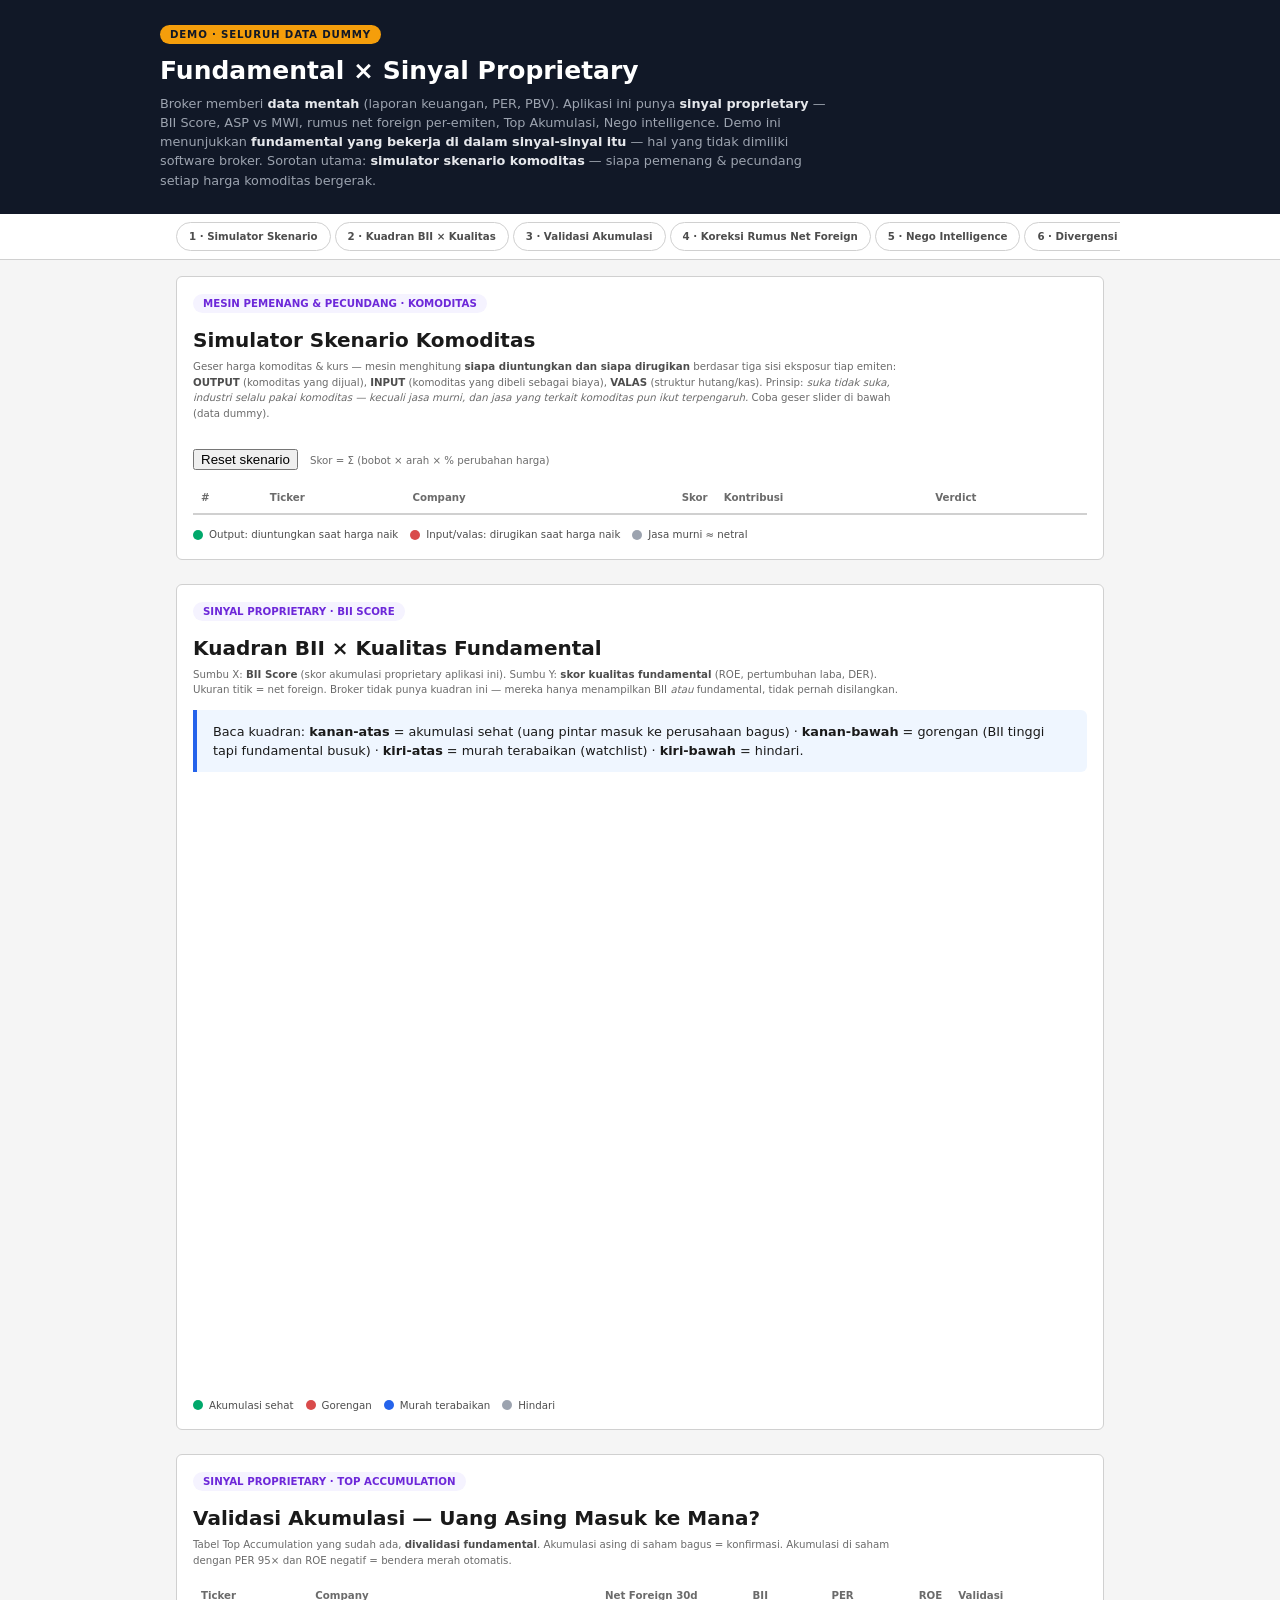
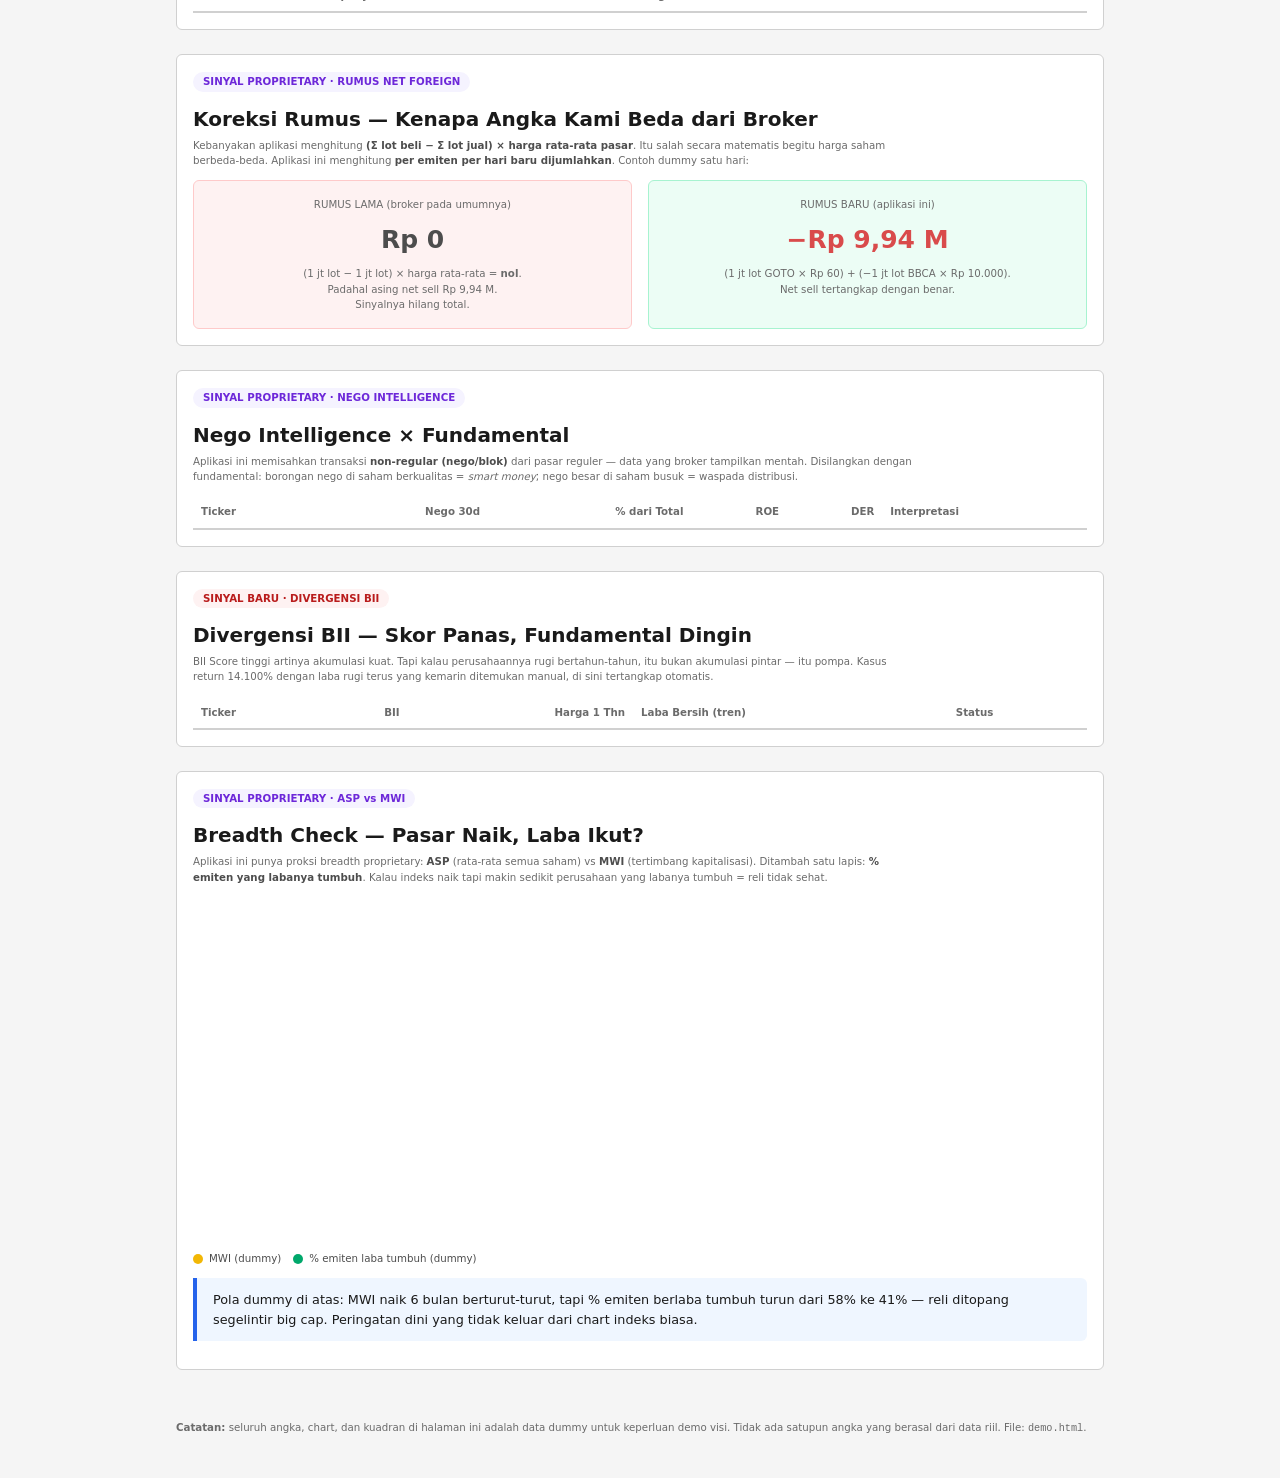
==== commit 9a9db65f: "demo.html: tambah Simulator Skenario Komoditas (pemenang & pecundang interaktif)" ====
--- a/demo.html
+++ b/demo.html
@@ -69,20 +69,40 @@
   <div class="wrap">
     <span class="badge">DEMO · SELURUH DATA DUMMY</span>
     <h1>Fundamental × Sinyal Proprietary</h1>
-    <p>Broker memberi <b>data mentah</b> (laporan keuangan, PER, PBV). Aplikasi ini punya <b>sinyal proprietary</b> — BII Score, ASP vs MWI, rumus net foreign per-emiten, Top Akumulasi, Nego intelligence. Demo ini menunjukkan <b>fundamental yang bekerja di dalam sinyal-sinyal itu</b> — hal yang tidak dimiliki software broker.</p>
+    <p>Broker memberi <b>data mentah</b> (laporan keuangan, PER, PBV). Aplikasi ini punya <b>sinyal proprietary</b> — BII Score, ASP vs MWI, rumus net foreign per-emiten, Top Akumulasi, Nego intelligence. Demo ini menunjukkan <b>fundamental yang bekerja di dalam sinyal-sinyal itu</b> — hal yang tidak dimiliki software broker. Sorotan utama: <b>simulator skenario komoditas</b> — siapa pemenang & pecundang setiap harga komoditas bergerak.</p>
   </div>
 </header>
 
 <nav><div class="wrap">
-  <a href="#kuadran">1 · Kuadran BII × Kualitas</a>
-  <a href="#akumulasi">2 · Validasi Akumulasi</a>
-  <a href="#rumus">3 · Koreksi Rumus Net Foreign</a>
-  <a href="#nego">4 · Nego Intelligence</a>
-  <a href="#divergensi">5 · Divergensi BII</a>
-  <a href="#breadth">6 · Breadth Check</a>
+  <a href="#skenario">1 · Simulator Skenario</a>
+  <a href="#kuadran">2 · Kuadran BII × Kualitas</a>
+  <a href="#akumulasi">3 · Validasi Akumulasi</a>
+  <a href="#rumus">4 · Koreksi Rumus Net Foreign</a>
+  <a href="#nego">5 · Nego Intelligence</a>
+  <a href="#divergensi">6 · Divergensi BII</a>
+  <a href="#breadth">7 · Breadth Check</a>
 </div></nav>
 
 <main>
+
+<!-- ═══════════ 1 · SIMULATOR SKENARIO ═══════════ -->
+<section id="skenario">
+  <span class="tag prop">MESIN PEMENANG & PECUNDANG · KOMODITAS</span>
+  <h2>Simulator Skenario Komoditas</h2>
+  <p class="desc">Geser harga komoditas & kurs — mesin menghitung <b>siapa diuntungkan dan siapa dirugikan</b> berdasar tiga sisi eksposur tiap emiten: <b>OUTPUT</b> (komoditas yang dijual), <b>INPUT</b> (komoditas yang dibeli sebagai biaya), <b>VALAS</b> (struktur hutang/kas). Prinsip: <i>suka tidak suka, industri selalu pakai komoditas — kecuali jasa murni, dan jasa yang terkait komoditas pun ikut terpengaruh.</i> Coba geser slider di bawah (data dummy).</p>
+  <div id="sliders" style="display:grid;grid-template-columns:repeat(auto-fit,minmax(220px,1fr));gap:var(--s-3);margin-bottom:var(--s-4)"></div>
+  <div style="margin-bottom:var(--s-3)"><button id="btn-reset" class="chip" style="cursor:pointer">Reset skenario</button>
+  <span style="font-size:var(--text-xs);color:var(--c-text-3);margin-left:var(--s-2)">Skor = Σ (bobot × arah × % perubahan harga)</span></div>
+  <div class="tblwrap"><table>
+    <thead><tr><th>#</th><th>Ticker</th><th>Company</th><th class="num">Skor</th><th>Kontribusi</th><th>Verdict</th></tr></thead>
+    <tbody id="tbl-scen"></tbody>
+  </table></div>
+  <div class="legend" style="margin-top:var(--s-3)">
+    <span><span class="dot" style="background:#00A86B"></span>Output: diuntungkan saat harga naik</span>
+    <span><span class="dot" style="background:#D94B4B"></span>Input/valas: dirugikan saat harga naik</span>
+    <span><span class="dot" style="background:#9ca3af"></span>Jasa murni ≈ netral</span>
+  </div>
+</section>
 
 <!-- ═══════════ 1 · KUADRAN ═══════════ -->
 <section id="kuadran">
@@ -171,6 +191,72 @@
 </footer>
 
 <script>
+/* ═════════ DATA DUMMY — SIMULATOR SKENARIO ═════════ */
+const COMMS = [
+  {id:'nikel',    label:'Nikel (LME)',        chg:20},
+  {id:'batubara', label:'Batubara (Newcastle)', chg:15},
+  {id:'cpo',      label:'CPO (BMD)',          chg:-5},
+  {id:'minyak',   label:'Minyak (WTI)',       chg:10},
+  {id:'emas',     label:'Emas (LBMA)',        chg:0},
+  {id:'timah',    label:'Timah (LME)',        chg:0},
+  {id:'usdidr',   label:'USD/IDR',            chg:3},
+];
+// side: output|input|fx · s:+1 diuntungkan saat harga naik, -1 dirugikan · w:bobot 0-1
+const EXPOSURE = [
+  {t:'INCO', c:'Vale Indonesia',     ex:[{k:'nikel',side:'output',w:0.85,s: 1},{k:'minyak',side:'input',w:0.12,s:-1},{k:'usdidr',side:'fx',w:0.50,s: 1}]},
+  {t:'ANTM', c:'Aneka Tambang',      ex:[{k:'nikel',side:'output',w:0.50,s: 1},{k:'emas',side:'output',w:0.30,s: 1},{k:'minyak',side:'input',w:0.10,s:-1}]},
+  {t:'ADRO', c:'Adaro Energy',       ex:[{k:'batubara',side:'output',w:0.90,s: 1},{k:'minyak',side:'input',w:0.15,s:-1}]},
+  {t:'ITMG', c:'Indo Tambangraya',   ex:[{k:'batubara',side:'output',w:0.88,s: 1},{k:'minyak',side:'input',w:0.12,s:-1}]},
+  {t:'UNTR', c:'United Tractors',    ex:[{k:'batubara',side:'output',w:0.40,s: 1},{k:'nikel',side:'output',w:0.15,s: 1},{k:'minyak',side:'input',w:0.20,s:-1}]},
+  {t:'AALI', c:'Astra Agro Lestari', ex:[{k:'cpo',side:'output',w:0.80,s: 1},{k:'minyak',side:'input',w:0.10,s:-1}]},
+  {t:'GIAA', c:'Garuda Indonesia',   ex:[{k:'minyak',side:'input',w:0.40,s:-1},{k:'usdidr',side:'fx',w:0.35,s:-1}]},
+  {t:'SMGR', c:'Semen Indonesia',    ex:[{k:'batubara',side:'input',w:0.30,s:-1},{k:'minyak',side:'input',w:0.10,s:-1}]},
+  {t:'INDF', c:'Indofood',           ex:[{k:'cpo',side:'input',w:0.25,s:-1},{k:'usdidr',side:'fx',w:0.20,s:-1}]},
+  {t:'KLBF', c:'Kalbe Farma',        ex:[{k:'usdidr',side:'fx',w:0.15,s:-1}]},
+  {t:'TLKM', c:'Telkom Indonesia',   ex:[{k:'usdidr',side:'fx',w:0.10,s:-1}]},
+  {t:'BBCA', c:'Bank Central Asia',  ex:[]},
+];
+const chgOf = id => COMMS.find(c=>c.id===id).chg;
+const commLbl = id => COMMS.find(c=>c.id===id).label.split(' (')[0];
+
+function renderSliders(){
+  $('sliders').innerHTML = COMMS.map(c=>`
+    <div style="border:1px solid var(--c-border);border-radius:var(--radius);padding:var(--s-3)">
+      <div style="display:flex;justify-content:space-between;font-size:var(--text-xs);font-weight:700;margin-bottom:4px">
+        <span>${c.label}</span><span id="val-${c.id}" style="color:${c.chg>0?'var(--buy)':c.chg<0?'var(--sell)':'var(--c-text-3)'}">${c.chg>0?'+':''}${c.chg}%</span>
+      </div>
+      <input type="range" min="-30" max="30" value="${c.chg}" data-id="${c.id}" style="width:100%" aria-label="${c.label}">
+    </div>`).join('');
+  document.querySelectorAll('#sliders input').forEach(inp=>inp.oninput=()=>{
+    const c=COMMS.find(x=>x.id===inp.dataset.id); c.chg=Number(inp.value);
+    const v=$('val-'+c.id); v.textContent=(c.chg>0?'+':'')+c.chg+'%';
+    v.style.color=c.chg>0?'var(--buy)':c.chg<0?'var(--sell)':'var(--c-text-3)';
+    renderScenario();
+  });
+  $('btn-reset').onclick=()=>{COMMS.forEach(c=>c.chg=0);renderSliders();renderScenario();};
+}
+function renderScenario(){
+  const rows=EXPOSURE.map(e=>{
+    let score=0; const parts=[];
+    e.ex.forEach(x=>{
+      const contrib=x.w*x.s*chgOf(x.k); score+=contrib;
+      if(Math.abs(contrib)>=0.05) parts.push({lbl:commLbl(x.k),v:contrib,neg:x.s<0});
+    });
+    parts.sort((a,b)=>Math.abs(b.v)-Math.abs(a.v));
+    return {...e,score,parts};
+  }).sort((a,b)=>b.score-a.score);
+  $('tbl-scen').innerHTML=rows.map((r,i)=>{
+    const verdict=r.score>=3?['PEMENANG','var(--buy)']:r.score<=-3?['PECUNDANG','var(--sell)']:['NETRAL','var(--c-text-3)'];
+    return `<tr>
+      <td>${i+1}</td><td class="ticker"><a href="#">${r.t}</a></td><td>${r.c}</td>
+      <td class="num" style="color:${verdict[1]};font-weight:800">${r.score>0?'+':''}${r.score.toFixed(1)}</td>
+      <td style="white-space:normal;min-width:200px;font-size:var(--text-xs)">${r.parts.length?r.parts.map(p=>
+        `<span style="display:inline-block;margin:1px 4px 1px 0;padding:1px 8px;border-radius:10px;background:${p.neg?'#fef2f2':'#ecfdf5'};color:${p.neg?'var(--sell)':'var(--buy)'};font-weight:600">${p.lbl} ${p.v>0?'+':''}${p.v.toFixed(1)}</span>`).join(''):'<span style="color:var(--c-text-3)">jasa murni — netral komoditas</span>'}</td>
+      <td><b style="color:${verdict[1]}">${verdict[0]}</b></td></tr>`;
+  }).join('');
+}
+renderSliders(); renderScenario();
+
 /* ═════════ DATA DUMMY ═════════ */
 const QUAD = [
   {t:'BMRI', bii:88, q:85, nf: 620e9},
